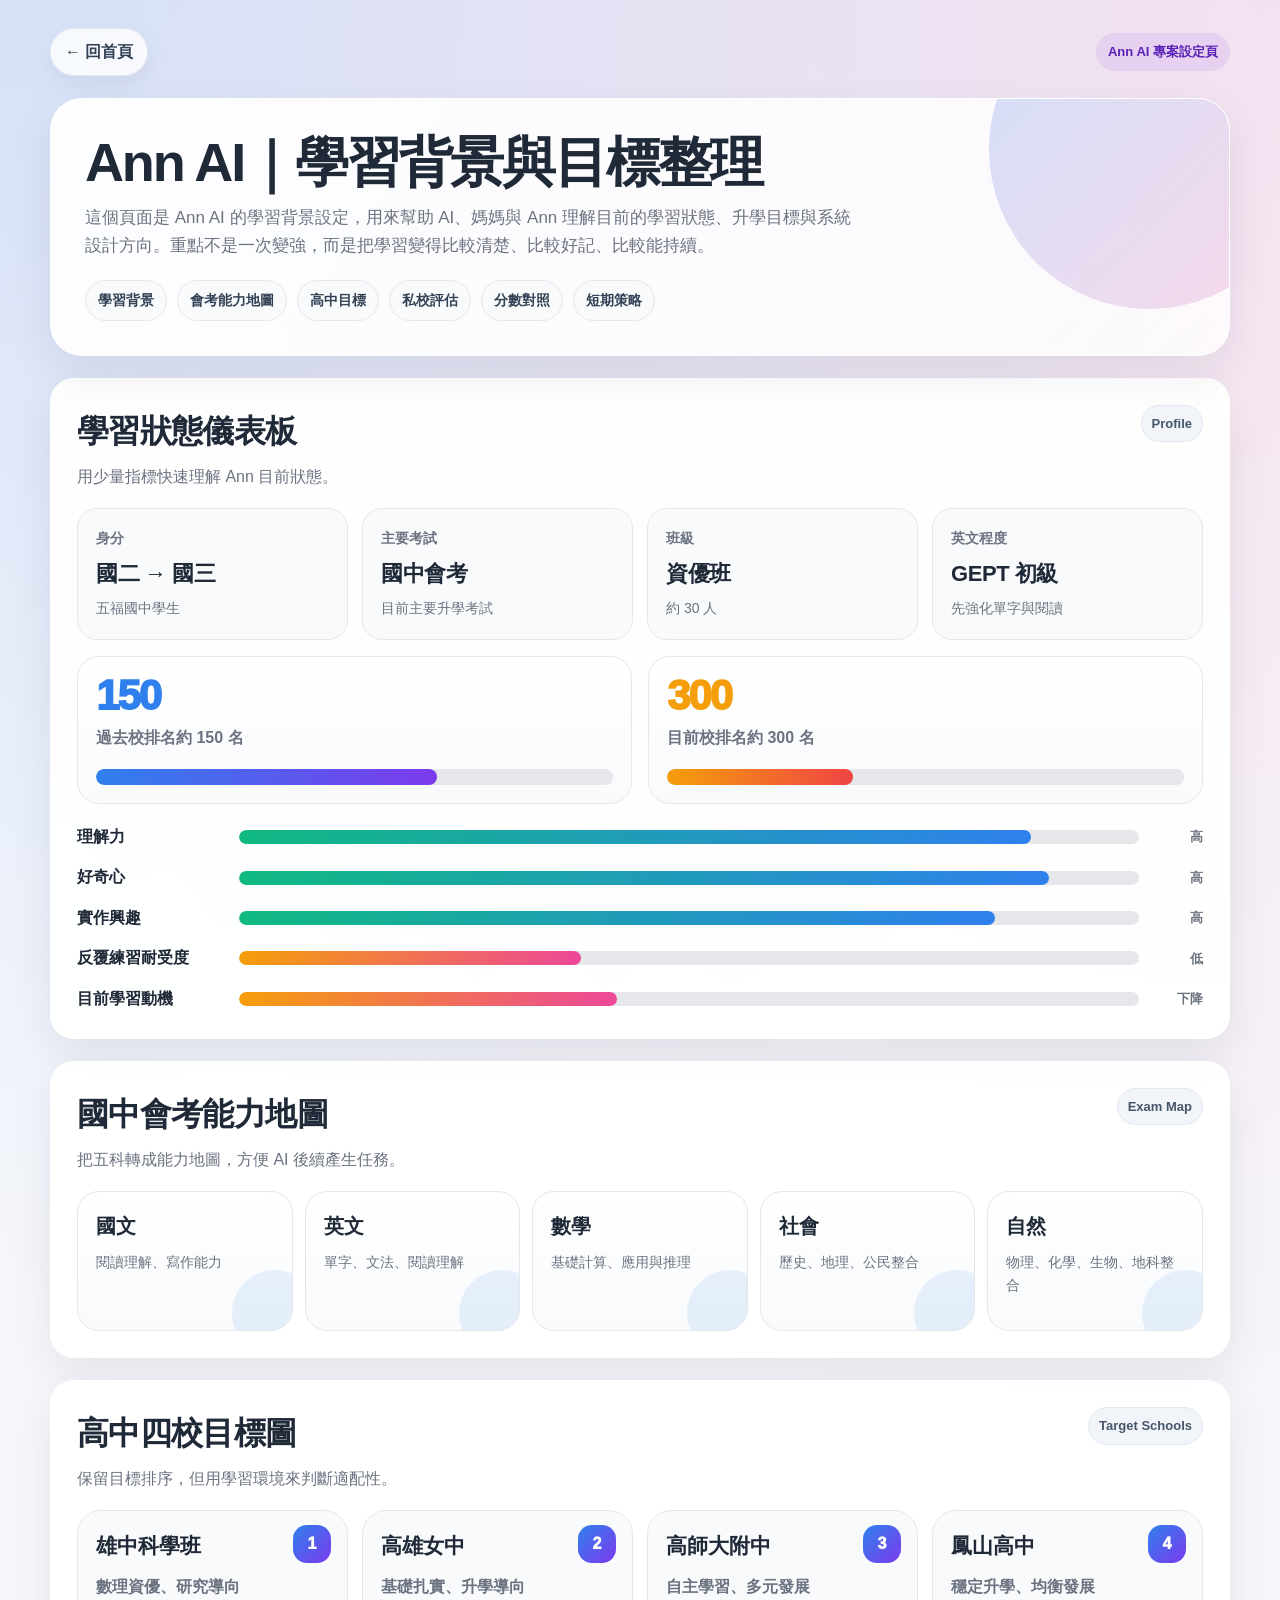
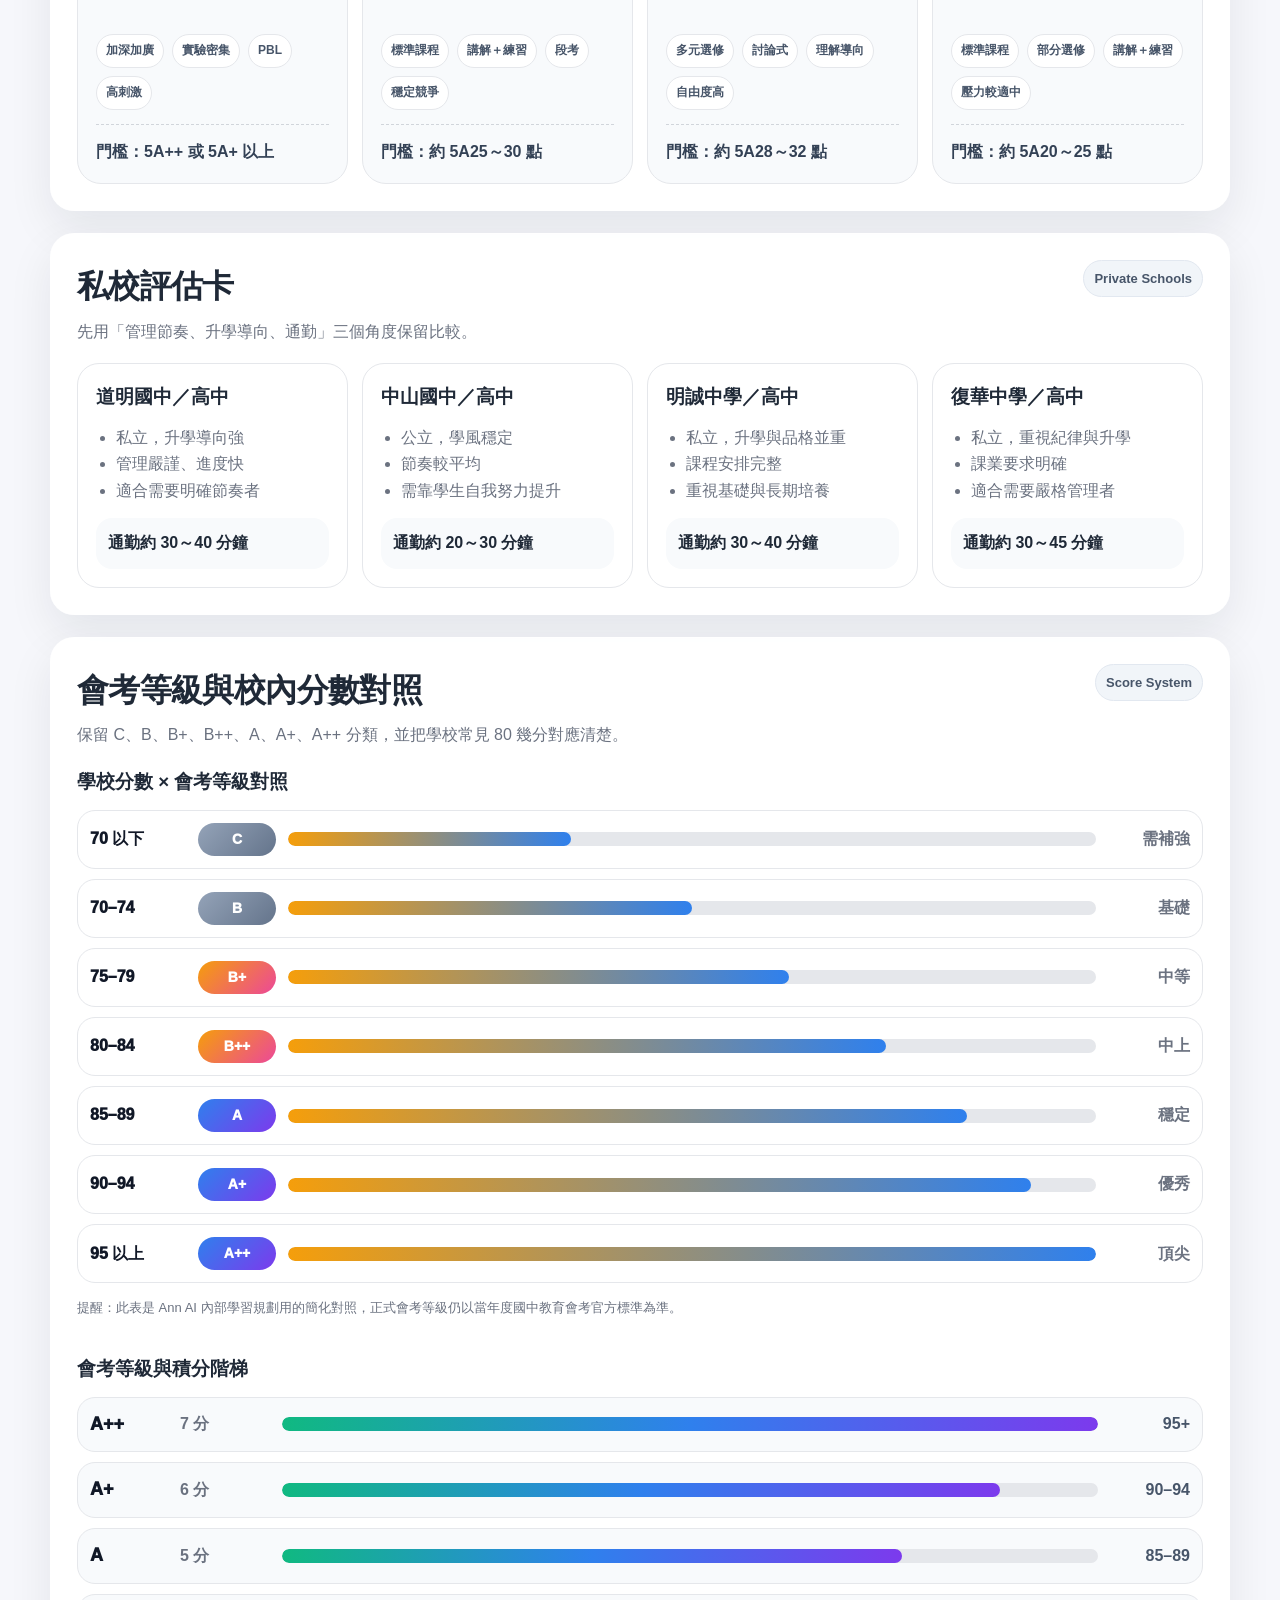
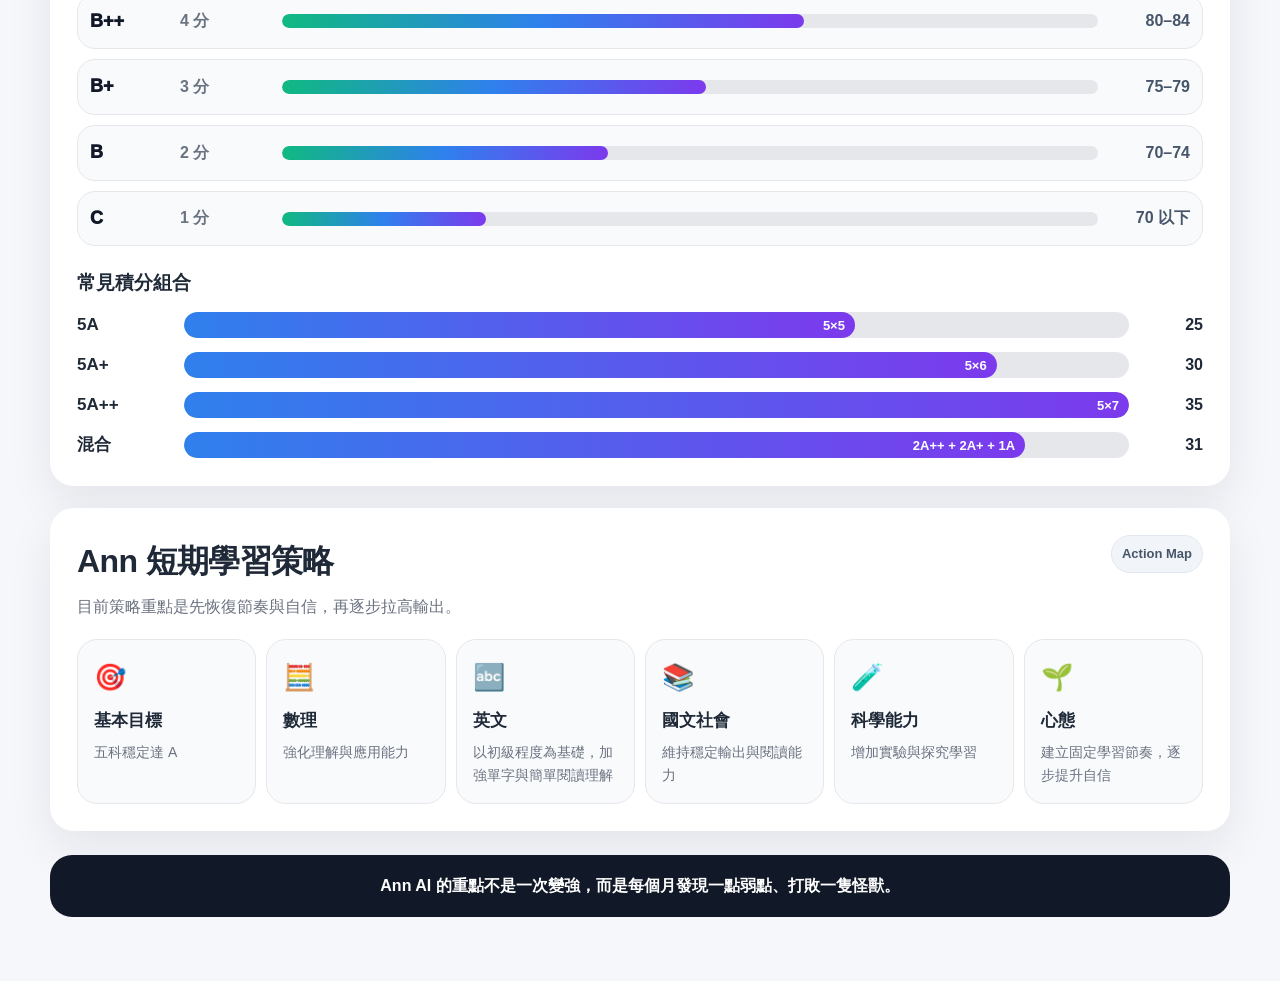
==== background.html @ 927417f1 "Add Ann AI background page" ====
<!doctype html>
<html lang="zh-Hant">
<head>
  <meta charset="utf-8" />
  <meta name="viewport" content="width=device-width, initial-scale=1" />
  <title>Ann AI｜學習背景與目標整理</title>
  <style>
    :root {
      --bg: #f6f7fb;
      --card: #ffffff;
      --ink: #1f2937;
      --muted: #6b7280;
      --line: #e5e7eb;
      --blue: #2f80ed;
      --purple: #7c3aed;
      --pink: #ec4899;
      --orange: #f59e0b;
      --green: #10b981;
      --red: #ef4444;
      --shadow: 0 18px 45px rgba(17, 24, 39, .08);
      --radius: 24px;
    }

    * { box-sizing: border-box; }
    html { scroll-behavior: smooth; }
    body {
      margin: 0;
      font-family: -apple-system, BlinkMacSystemFont, "Segoe UI", "Noto Sans TC", "Microsoft JhengHei", sans-serif;
      color: var(--ink);
      background:
        radial-gradient(circle at top left, rgba(47,128,237,.16), transparent 30%),
        radial-gradient(circle at top right, rgba(236,72,153,.12), transparent 34%),
        var(--bg);
      line-height: 1.65;
    }

    a { color: inherit; }

    .page {
      width: min(1180px, calc(100% - 32px));
      margin: 0 auto;
      padding: 28px 0 64px;
    }

    .topbar {
      display: flex;
      justify-content: space-between;
      align-items: center;
      gap: 16px;
      margin-bottom: 22px;
    }

    .back-link {
      display: inline-flex;
      align-items: center;
      gap: 8px;
      padding: 10px 14px;
      border-radius: 999px;
      text-decoration: none;
      background: rgba(255,255,255,.78);
      border: 1px solid rgba(229,231,235,.9);
      box-shadow: 0 8px 22px rgba(17,24,39,.06);
      font-weight: 700;
      color: #334155;
    }

    .badge {
      display: inline-flex;
      align-items: center;
      gap: 8px;
      border-radius: 999px;
      padding: 8px 12px;
      font-size: 13px;
      font-weight: 700;
      background: rgba(124,58,237,.10);
      color: #5b21b6;
    }

    header.hero {
      position: relative;
      overflow: hidden;
      padding: 34px;
      border-radius: 32px;
      background: linear-gradient(135deg, rgba(255,255,255,.96), rgba(255,255,255,.76));
      box-shadow: var(--shadow);
      border: 1px solid rgba(255,255,255,.9);
    }

    .hero::after {
      content: "";
      position: absolute;
      right: -80px;
      top: -110px;
      width: 320px;
      height: 320px;
      border-radius: 50%;
      background: linear-gradient(135deg, rgba(47,128,237,.22), rgba(236,72,153,.18));
      pointer-events: none;
    }

    h1 {
      position: relative;
      z-index: 1;
      margin: 0 0 12px;
      font-size: clamp(32px, 5vw, 54px);
      line-height: 1.08;
      letter-spacing: -.04em;
    }

    .hero p {
      position: relative;
      z-index: 1;
      max-width: 780px;
      margin: 0;
      color: var(--muted);
      font-size: 17px;
    }

    .quick-nav {
      display: flex;
      flex-wrap: wrap;
      gap: 10px;
      margin: 20px 0 0;
      position: relative;
      z-index: 1;
    }

    .quick-nav a {
      text-decoration: none;
      background: #f8fafc;
      border: 1px solid var(--line);
      color: #334155;
      padding: 8px 12px;
      border-radius: 999px;
      font-size: 14px;
      font-weight: 700;
    }

    section.card {
      margin-top: 22px;
      padding: 26px;
      border-radius: var(--radius);
      background: rgba(255,255,255,.94);
      box-shadow: var(--shadow);
      border: 1px solid rgba(255,255,255,.82);
    }

    .section-head {
      display: flex;
      align-items: flex-start;
      justify-content: space-between;
      gap: 18px;
      margin-bottom: 18px;
    }

    h2 {
      margin: 0;
      font-size: clamp(23px, 3vw, 32px);
      letter-spacing: -.02em;
    }

    .section-note {
      margin: 6px 0 0;
      color: var(--muted);
    }

    .mini-label {
      flex: 0 0 auto;
      color: #475569;
      background: #f1f5f9;
      border: 1px solid #e2e8f0;
      border-radius: 999px;
      padding: 7px 10px;
      font-size: 13px;
      font-weight: 800;
    }

    .grid {
      display: grid;
      gap: 14px;
    }
    .grid.two { grid-template-columns: repeat(2, minmax(0, 1fr)); }
    .grid.three { grid-template-columns: repeat(3, minmax(0, 1fr)); }
    .grid.four { grid-template-columns: repeat(4, minmax(0, 1fr)); }

    .stat {
      padding: 18px;
      border-radius: 20px;
      background: #f8fafc;
      border: 1px solid #e5e7eb;
    }
    .stat .k { color: var(--muted); font-size: 14px; font-weight: 700; }
    .stat .v { margin-top: 6px; font-size: 22px; font-weight: 900; letter-spacing: -.02em; }
    .stat .s { margin-top: 5px; color: var(--muted); font-size: 14px; }

    .rank-visual {
      display: grid;
      grid-template-columns: 1fr 1fr;
      gap: 16px;
      align-items: stretch;
    }

    .rank-card {
      border-radius: 22px;
      padding: 18px;
      background: linear-gradient(180deg, #fff, #f8fafc);
      border: 1px solid #e5e7eb;
    }

    .rank-number {
      font-size: 42px;
      font-weight: 950;
      letter-spacing: -.05em;
      line-height: 1;
    }
    .rank-number.good { color: var(--blue); }
    .rank-number.warn { color: var(--orange); }
    .rank-caption { margin-top: 8px; color: var(--muted); font-weight: 700; }

    .rank-bar {
      position: relative;
      height: 16px;
      border-radius: 999px;
      background: #e5e7eb;
      margin-top: 18px;
      overflow: hidden;
    }
    .rank-bar span {
      display: block;
      height: 100%;
      border-radius: inherit;
      background: linear-gradient(90deg, var(--blue), var(--purple));
    }
    .rank-bar.warn span { background: linear-gradient(90deg, var(--orange), var(--red)); }

    .skill-bars {
      display: grid;
      gap: 14px;
    }
    .skill-row {
      display: grid;
      grid-template-columns: 150px 1fr 52px;
      gap: 12px;
      align-items: center;
    }
    .skill-name { font-weight: 800; }
    .bar-track {
      height: 14px;
      border-radius: 999px;
      background: #e5e7eb;
      overflow: hidden;
    }
    .bar-fill {
      height: 100%;
      border-radius: inherit;
      background: linear-gradient(90deg, var(--green), var(--blue));
    }
    .bar-fill.mid { background: linear-gradient(90deg, var(--orange), var(--pink)); }
    .bar-value { color: var(--muted); font-weight: 800; font-size: 13px; text-align: right; }

    .subject-map {
      display: grid;
      grid-template-columns: repeat(5, minmax(0, 1fr));
      gap: 12px;
    }
    .subject {
      position: relative;
      min-height: 140px;
      padding: 18px;
      border-radius: 22px;
      border: 1px solid #e5e7eb;
      background: linear-gradient(180deg, #fff, #f8fafc);
      overflow: hidden;
    }
    .subject::after {
      content: "";
      position: absolute;
      right: -26px;
      bottom: -26px;
      width: 86px;
      height: 86px;
      border-radius: 50%;
      background: rgba(47,128,237,.10);
    }
    .subject h3 { margin: 0 0 8px; font-size: 20px; }
    .subject p { margin: 0; color: var(--muted); font-size: 14px; }

    .school-grid {
      display: grid;
      grid-template-columns: repeat(4, minmax(0, 1fr));
      gap: 14px;
    }
    .school-card {
      padding: 18px;
      border-radius: 24px;
      background: #f8fafc;
      border: 1px solid #e5e7eb;
      position: relative;
      min-height: 260px;
    }
    .school-rank {
      position: absolute;
      right: 16px;
      top: 14px;
      width: 38px;
      height: 38px;
      border-radius: 14px;
      display: grid;
      place-items: center;
      color: white;
      font-weight: 950;
      background: linear-gradient(135deg, var(--blue), var(--purple));
    }
    .school-card h3 { margin: 0 44px 10px 0; font-size: 21px; }
    .school-card .tagline { color: var(--muted); font-weight: 700; min-height: 46px; }
    .chips { display: flex; flex-wrap: wrap; gap: 8px; margin-top: 14px; }
    .chip {
      padding: 6px 9px;
      border-radius: 999px;
      background: white;
      border: 1px solid #e5e7eb;
      font-size: 12px;
      font-weight: 800;
      color: #475569;
    }
    .threshold {
      margin-top: 14px;
      padding-top: 14px;
      border-top: 1px dashed #d1d5db;
      color: #334155;
      font-weight: 900;
    }

    .private-grid {
      display: grid;
      grid-template-columns: repeat(4, minmax(0, 1fr));
      gap: 14px;
    }
    .private-card {
      padding: 18px;
      border-radius: 22px;
      border: 1px solid #e5e7eb;
      background: #fff;
    }
    .private-card h3 { margin: 0 0 8px; }
    .private-card ul { margin: 12px 0 0; padding-left: 20px; color: var(--muted); }
    .commute {
      margin-top: 14px;
      padding: 12px;
      border-radius: 16px;
      background: #f8fafc;
      font-weight: 900;
    }

    .score-ladder {
      display: grid;
      gap: 10px;
    }
    .score-row {
      display: grid;
      grid-template-columns: 78px 90px 1fr 80px;
      gap: 12px;
      align-items: center;
      padding: 12px;
      border-radius: 18px;
      background: #f8fafc;
      border: 1px solid #e5e7eb;
    }
    .grade {
      font-weight: 950;
      font-size: 18px;
      color: #111827;
    }
    .points { color: var(--muted); font-weight: 800; }
    .score-track {
      height: 14px;
      border-radius: 999px;
      background: #e5e7eb;
      overflow: hidden;
    }
    .score-fill {
      height: 100%;
      border-radius: inherit;
      background: linear-gradient(90deg, var(--green), var(--blue), var(--purple));
    }
    .score-range { text-align: right; font-weight: 800; color: #475569; }

    .school-score-chart {
      display: grid;
      gap: 10px;
    }
    .school-score-row {
      display: grid;
      grid-template-columns: 96px 78px 1fr 82px;
      gap: 12px;
      align-items: center;
      padding: 12px;
      border-radius: 18px;
      background: #ffffff;
      border: 1px solid #e5e7eb;
    }
    .score-band {
      font-weight: 950;
      color: #111827;
    }
    .score-level {
      display: inline-flex;
      justify-content: center;
      align-items: center;
      min-width: 58px;
      border-radius: 999px;
      padding: 5px 10px;
      font-size: 14px;
      font-weight: 950;
      color: #fff;
      background: linear-gradient(135deg, var(--blue), var(--purple));
    }
    .score-level.low { background: linear-gradient(135deg, #94a3b8, #64748b); }
    .score-level.mid { background: linear-gradient(135deg, var(--orange), var(--pink)); }
    .school-score-track {
      height: 14px;
      border-radius: 999px;
      background: #e5e7eb;
      overflow: hidden;
    }
    .school-score-fill {
      height: 100%;
      border-radius: inherit;
      background: linear-gradient(90deg, var(--orange), var(--blue));
    }
    .score-desc { text-align: right; color: var(--muted); font-weight: 800; }

    .combo-chart {
      display: grid;
      gap: 12px;
    }
    .combo-row {
      display: grid;
      grid-template-columns: 95px 1fr 62px;
      gap: 12px;
      align-items: center;
    }
    .combo-row strong { font-size: 17px; }
    .combo-track {
      height: 26px;
      border-radius: 999px;
      background: #e5e7eb;
      overflow: hidden;
    }
    .combo-fill {
      display: flex;
      align-items: center;
      justify-content: flex-end;
      padding-right: 10px;
      height: 100%;
      color: white;
      font-size: 13px;
      font-weight: 900;
      border-radius: inherit;
      background: linear-gradient(90deg, var(--blue), var(--purple));
    }
    .combo-score { text-align: right; font-weight: 900; }

    .strategy-map {
      display: grid;
      grid-template-columns: repeat(6, minmax(0, 1fr));
      gap: 10px;
    }
    .strategy {
      padding: 16px;
      border-radius: 20px;
      background: #f8fafc;
      border: 1px solid #e5e7eb;
      min-height: 150px;
    }
    .strategy .icon { font-size: 26px; }
    .strategy h3 { margin: 8px 0 6px; font-size: 17px; }
    .strategy p { margin: 0; color: var(--muted); font-size: 14px; }

    .flow {
      display: grid;
      grid-template-columns: repeat(6, minmax(0, 1fr));
      gap: 10px;
    }
    .flow-step {
      position: relative;
      padding: 16px;
      border-radius: 20px;
      background: #f8fafc;
      border: 1px solid #e5e7eb;
      min-height: 130px;
    }
    .flow-step::after {
      content: "→";
      position: absolute;
      right: -12px;
      top: 44%;
      color: #94a3b8;
      font-weight: 950;
    }
    .flow-step:last-child::after { display: none; }
    .flow-step .num {
      width: 30px;
      height: 30px;
      display: grid;
      place-items: center;
      border-radius: 12px;
      color: white;
      background: var(--purple);
      font-weight: 950;
      margin-bottom: 10px;
    }
    .flow-step h3 { margin: 0 0 6px; font-size: 16px; }
    .flow-step p { margin: 0; color: var(--muted); font-size: 13px; }

    .rule-cards {
      display: grid;
      grid-template-columns: repeat(4, minmax(0, 1fr));
      gap: 12px;
    }
    .rule-card {
      padding: 18px;
      border-radius: 22px;
      background: #f8fafc;
      border: 1px solid #e5e7eb;
    }
    .rule-card h3 { margin: 0 0 8px; }
    .rule-card p { margin: 0; color: var(--muted); }

    .output-wheel {
      display: grid;
      grid-template-columns: repeat(5, minmax(0, 1fr));
      gap: 12px;
    }
    .output-item {
      padding: 18px;
      border-radius: 999px;
      aspect-ratio: 1/1;
      display: flex;
      flex-direction: column;
      align-items: center;
      justify-content: center;
      text-align: center;
      background: linear-gradient(135deg, rgba(47,128,237,.12), rgba(124,58,237,.10));
      border: 1px solid #dbeafe;
    }
    .output-item strong { font-size: 18px; }
    .output-item span { margin-top: 5px; color: var(--muted); font-size: 13px; }

    .footer-note {
      margin-top: 24px;
      padding: 18px;
      border-radius: 22px;
      background: #111827;
      color: #fff;
      text-align: center;
      font-weight: 800;
    }

    .source-note {
      margin-top: 14px;
      color: var(--muted);
      font-size: 13px;
    }

    .desktop-table {
      width: 100%;
      border-collapse: collapse;
      min-width: 700px;
      font-size: 14px;
    }
    .table-scroll {
      overflow-x: auto;
      border: 1px solid var(--line);
      border-radius: 18px;
    }
    th, td {
      padding: 12px;
      border-bottom: 1px solid var(--line);
      text-align: left;
      vertical-align: top;
    }
    th { background: #f8fafc; }

    @media (max-width: 980px) {
      .grid.two, .grid.three, .grid.four,
      .rank-visual, .school-grid, .private-grid,
      .subject-map, .strategy-map, .flow, .rule-cards, .output-wheel {
        grid-template-columns: 1fr 1fr;
      }
      .flow-step::after { display: none; }
    }

    @media (max-width: 640px) {
      .page { width: min(100% - 22px, 1180px); padding-top: 16px; }
      header.hero { padding: 24px; border-radius: 26px; }
      section.card { padding: 18px; }
      .topbar { align-items: flex-start; flex-direction: column; }
      .grid.two, .grid.three, .grid.four,
      .rank-visual, .school-grid, .private-grid,
      .subject-map, .strategy-map, .flow, .rule-cards, .output-wheel {
        grid-template-columns: 1fr;
      }
      .skill-row, .score-row, .school-score-row, .combo-row {
        grid-template-columns: 1fr;
      }
      .score-range, .score-desc, .combo-score { text-align: left; }
      .output-item { aspect-ratio: auto; border-radius: 22px; min-height: 110px; }
    }
  </style>
</head>
<body>
  <div class="page">
    <div class="topbar">
      <a class="back-link" href="index.html">← 回首頁</a>
      <span class="badge">Ann AI 專案設定頁</span>
    </div>

    <header class="hero">
      <h1>Ann AI｜學習背景與目標整理</h1>
      <p>這個頁面是 Ann AI 的學習背景設定，用來幫助 AI、媽媽與 Ann 理解目前的學習狀態、升學目標與系統設計方向。重點不是一次變強，而是把學習變得比較清楚、比較好記、比較能持續。</p>
      <nav class="quick-nav" aria-label="頁面導覽">
        <a href="#profile">學習背景</a>
        <a href="#exam">會考能力地圖</a>
        <a href="#schools">高中目標</a>
        <a href="#private">私校評估</a>
        <a href="#scores">分數對照</a>
        <a href="#strategy">短期策略</a>
      </nav>
    </header>

    <section class="card" id="profile">
      <div class="section-head">
        <div>
          <h2>學習狀態儀表板</h2>
          <p class="section-note">用少量指標快速理解 Ann 目前狀態。</p>
        </div>
        <span class="mini-label">Profile</span>
      </div>

      <div class="grid four">
        <div class="stat"><div class="k">身分</div><div class="v">國二 → 國三</div><div class="s">五福國中學生</div></div>
        <div class="stat"><div class="k">主要考試</div><div class="v">國中會考</div><div class="s">目前主要升學考試</div></div>
        <div class="stat"><div class="k">班級</div><div class="v">資優班</div><div class="s">約 30 人</div></div>
        <div class="stat"><div class="k">英文程度</div><div class="v">GEPT 初級</div><div class="s">先強化單字與閱讀</div></div>
      </div>

      <div style="height: 16px"></div>
      <div class="rank-visual">
        <div class="rank-card">
          <div class="rank-number good">150</div>
          <div class="rank-caption">過去校排名約 150 名</div>
          <div class="rank-bar"><span style="width: 66%"></span></div>
        </div>
        <div class="rank-card">
          <div class="rank-number warn">300</div>
          <div class="rank-caption">目前校排名約 300 名</div>
          <div class="rank-bar warn"><span style="width: 36%"></span></div>
        </div>
      </div>

      <div style="height: 20px"></div>
      <div class="skill-bars" aria-label="學習特質視覺化">
        <div class="skill-row"><div class="skill-name">理解力</div><div class="bar-track"><div class="bar-fill" style="width: 88%"></div></div><div class="bar-value">高</div></div>
        <div class="skill-row"><div class="skill-name">好奇心</div><div class="bar-track"><div class="bar-fill" style="width: 90%"></div></div><div class="bar-value">高</div></div>
        <div class="skill-row"><div class="skill-name">實作興趣</div><div class="bar-track"><div class="bar-fill" style="width: 84%"></div></div><div class="bar-value">高</div></div>
        <div class="skill-row"><div class="skill-name">反覆練習耐受度</div><div class="bar-track"><div class="bar-fill mid" style="width: 38%"></div></div><div class="bar-value">低</div></div>
        <div class="skill-row"><div class="skill-name">目前學習動機</div><div class="bar-track"><div class="bar-fill mid" style="width: 42%"></div></div><div class="bar-value">下降</div></div>
      </div>
    </section>

    <section class="card" id="exam">
      <div class="section-head">
        <div>
          <h2>國中會考能力地圖</h2>
          <p class="section-note">把五科轉成能力地圖，方便 AI 後續產生任務。</p>
        </div>
        <span class="mini-label">Exam Map</span>
      </div>
      <div class="subject-map">
        <div class="subject"><h3>國文</h3><p>閱讀理解、寫作能力</p></div>
        <div class="subject"><h3>英文</h3><p>單字、文法、閱讀理解</p></div>
        <div class="subject"><h3>數學</h3><p>基礎計算、應用與推理</p></div>
        <div class="subject"><h3>社會</h3><p>歷史、地理、公民整合</p></div>
        <div class="subject"><h3>自然</h3><p>物理、化學、生物、地科整合</p></div>
      </div>
    </section>

    <section class="card" id="schools">
      <div class="section-head">
        <div>
          <h2>高中四校目標圖</h2>
          <p class="section-note">保留目標排序，但用學習環境來判斷適配性。</p>
        </div>
        <span class="mini-label">Target Schools</span>
      </div>
      <div class="school-grid">
        <article class="school-card">
          <div class="school-rank">1</div>
          <h3>雄中科學班</h3>
          <div class="tagline">數理資優、研究導向</div>
          <div class="chips"><span class="chip">加深加廣</span><span class="chip">實驗密集</span><span class="chip">PBL</span><span class="chip">高刺激</span></div>
          <div class="threshold">門檻：5A++ 或 5A+ 以上</div>
        </article>
        <article class="school-card">
          <div class="school-rank">2</div>
          <h3>高雄女中</h3>
          <div class="tagline">基礎扎實、升學導向</div>
          <div class="chips"><span class="chip">標準課程</span><span class="chip">講解＋練習</span><span class="chip">段考</span><span class="chip">穩定競爭</span></div>
          <div class="threshold">門檻：約 5A25～30 點</div>
        </article>
        <article class="school-card">
          <div class="school-rank">3</div>
          <h3>高師大附中</h3>
          <div class="tagline">自主學習、多元發展</div>
          <div class="chips"><span class="chip">多元選修</span><span class="chip">討論式</span><span class="chip">理解導向</span><span class="chip">自由度高</span></div>
          <div class="threshold">門檻：約 5A28～32 點</div>
        </article>
        <article class="school-card">
          <div class="school-rank">4</div>
          <h3>鳳山高中</h3>
          <div class="tagline">穩定升學、均衡發展</div>
          <div class="chips"><span class="chip">標準課程</span><span class="chip">部分選修</span><span class="chip">講解＋練習</span><span class="chip">壓力較適中</span></div>
          <div class="threshold">門檻：約 5A20～25 點</div>
        </article>
      </div>
    </section>

    <section class="card" id="private">
      <div class="section-head">
        <div>
          <h2>私校評估卡</h2>
          <p class="section-note">先用「管理節奏、升學導向、通勤」三個角度保留比較。</p>
        </div>
        <span class="mini-label">Private Schools</span>
      </div>
      <div class="private-grid">
        <article class="private-card"><h3>道明國中／高中</h3><ul><li>私立，升學導向強</li><li>管理嚴謹、進度快</li><li>適合需要明確節奏者</li></ul><div class="commute">通勤約 30～40 分鐘</div></article>
        <article class="private-card"><h3>中山國中／高中</h3><ul><li>公立，學風穩定</li><li>節奏較平均</li><li>需靠學生自我努力提升</li></ul><div class="commute">通勤約 20～30 分鐘</div></article>
        <article class="private-card"><h3>明誠中學／高中</h3><ul><li>私立，升學與品格並重</li><li>課程安排完整</li><li>重視基礎與長期培養</li></ul><div class="commute">通勤約 30～40 分鐘</div></article>
        <article class="private-card"><h3>復華中學／高中</h3><ul><li>私立，重視紀律與升學</li><li>課業要求明確</li><li>適合需要嚴格管理者</li></ul><div class="commute">通勤約 30～45 分鐘</div></article>
      </div>
    </section>

    <section class="card" id="scores">
      <div class="section-head">
        <div>
          <h2>會考等級與校內分數對照</h2>
          <p class="section-note">保留 C、B、B+、B++、A、A+、A++ 分類，並把學校常見 80 幾分對應清楚。</p>
        </div>
        <span class="mini-label">Score System</span>
      </div>

      <h3 style="margin: 0 0 12px;">學校分數 × 會考等級對照</h3>
      <div class="school-score-chart">
        <div class="school-score-row"><div class="score-band">70 以下</div><div class="score-level low">C</div><div class="school-score-track"><div class="school-score-fill" style="width: 35%"></div></div><div class="score-desc">需補強</div></div>
        <div class="school-score-row"><div class="score-band">70–74</div><div class="score-level low">B</div><div class="school-score-track"><div class="school-score-fill" style="width: 50%"></div></div><div class="score-desc">基礎</div></div>
        <div class="school-score-row"><div class="score-band">75–79</div><div class="score-level mid">B+</div><div class="school-score-track"><div class="school-score-fill" style="width: 62%"></div></div><div class="score-desc">中等</div></div>
        <div class="school-score-row"><div class="score-band">80–84</div><div class="score-level mid">B++</div><div class="school-score-track"><div class="school-score-fill" style="width: 74%"></div></div><div class="score-desc">中上</div></div>
        <div class="school-score-row"><div class="score-band">85–89</div><div class="score-level">A</div><div class="school-score-track"><div class="school-score-fill" style="width: 84%"></div></div><div class="score-desc">穩定</div></div>
        <div class="school-score-row"><div class="score-band">90–94</div><div class="score-level">A+</div><div class="school-score-track"><div class="school-score-fill" style="width: 92%"></div></div><div class="score-desc">優秀</div></div>
        <div class="school-score-row"><div class="score-band">95 以上</div><div class="score-level">A++</div><div class="school-score-track"><div class="school-score-fill" style="width: 100%"></div></div><div class="score-desc">頂尖</div></div>
      </div>
      <p class="source-note">提醒：此表是 Ann AI 內部學習規劃用的簡化對照，正式會考等級仍以當年度國中教育會考官方標準為準。</p>

      <div style="height: 22px"></div>
      <h3 style="margin: 0 0 12px;">會考等級與積分階梯</h3>
      <div class="score-ladder">
        <div class="score-row"><div class="grade">A++</div><div class="points">7 分</div><div class="score-track"><div class="score-fill" style="width: 100%"></div></div><div class="score-range">95+</div></div>
        <div class="score-row"><div class="grade">A+</div><div class="points">6 分</div><div class="score-track"><div class="score-fill" style="width: 88%"></div></div><div class="score-range">90–94</div></div>
        <div class="score-row"><div class="grade">A</div><div class="points">5 分</div><div class="score-track"><div class="score-fill" style="width: 76%"></div></div><div class="score-range">85–89</div></div>
        <div class="score-row"><div class="grade">B++</div><div class="points">4 分</div><div class="score-track"><div class="score-fill" style="width: 64%"></div></div><div class="score-range">80–84</div></div>
        <div class="score-row"><div class="grade">B+</div><div class="points">3 分</div><div class="score-track"><div class="score-fill" style="width: 52%"></div></div><div class="score-range">75–79</div></div>
        <div class="score-row"><div class="grade">B</div><div class="points">2 分</div><div class="score-track"><div class="score-fill" style="width: 40%"></div></div><div class="score-range">70–74</div></div>
        <div class="score-row"><div class="grade">C</div><div class="points">1 分</div><div class="score-track"><div class="score-fill" style="width: 25%"></div></div><div class="score-range">70 以下</div></div>
      </div>

      <div style="height: 22px"></div>
      <h3 style="margin: 0 0 12px;">常見積分組合</h3>
      <div class="combo-chart">
        <div class="combo-row"><strong>5A</strong><div class="combo-track"><div class="combo-fill" style="width: 71%">5×5</div></div><div class="combo-score">25</div></div>
        <div class="combo-row"><strong>5A+</strong><div class="combo-track"><div class="combo-fill" style="width: 86%">5×6</div></div><div class="combo-score">30</div></div>
        <div class="combo-row"><strong>5A++</strong><div class="combo-track"><div class="combo-fill" style="width: 100%">5×7</div></div><div class="combo-score">35</div></div>
        <div class="combo-row"><strong>混合</strong><div class="combo-track"><div class="combo-fill" style="width: 89%">2A++ + 2A+ + 1A</div></div><div class="combo-score">31</div></div>
      </div>
    </section>

    <section class="card" id="strategy">
      <div class="section-head">
        <div>
          <h2>Ann 短期學習策略</h2>
          <p class="section-note">目前策略重點是先恢復節奏與自信，再逐步拉高輸出。</p>
        </div>
        <span class="mini-label">Action Map</span>
      </div>
      <div class="strategy-map">
        <div class="strategy"><div class="icon">🎯</div><h3>基本目標</h3><p>五科穩定達 A</p></div>
        <div class="strategy"><div class="icon">🧮</div><h3>數理</h3><p>強化理解與應用能力</p></div>
        <div class="strategy"><div class="icon">🔤</div><h3>英文</h3><p>以初級程度為基礎，加強單字與簡單閱讀理解</p></div>
        <div class="strategy"><div class="icon">📚</div><h3>國文社會</h3><p>維持穩定輸出與閱讀能力</p></div>
        <div class="strategy"><div class="icon">🧪</div><h3>科學能力</h3><p>增加實驗與探究學習</p></div>
        <div class="strategy"><div class="icon">🌱</div><h3>心態</h3><p>建立固定學習節奏，逐步提升自信</p></div>
      </div>
    </section>

    <div class="footer-note">Ann AI 的重點不是一次變強，而是每個月發現一點弱點、打敗一隻怪獸。</div>
  </div>
</body>
</html>
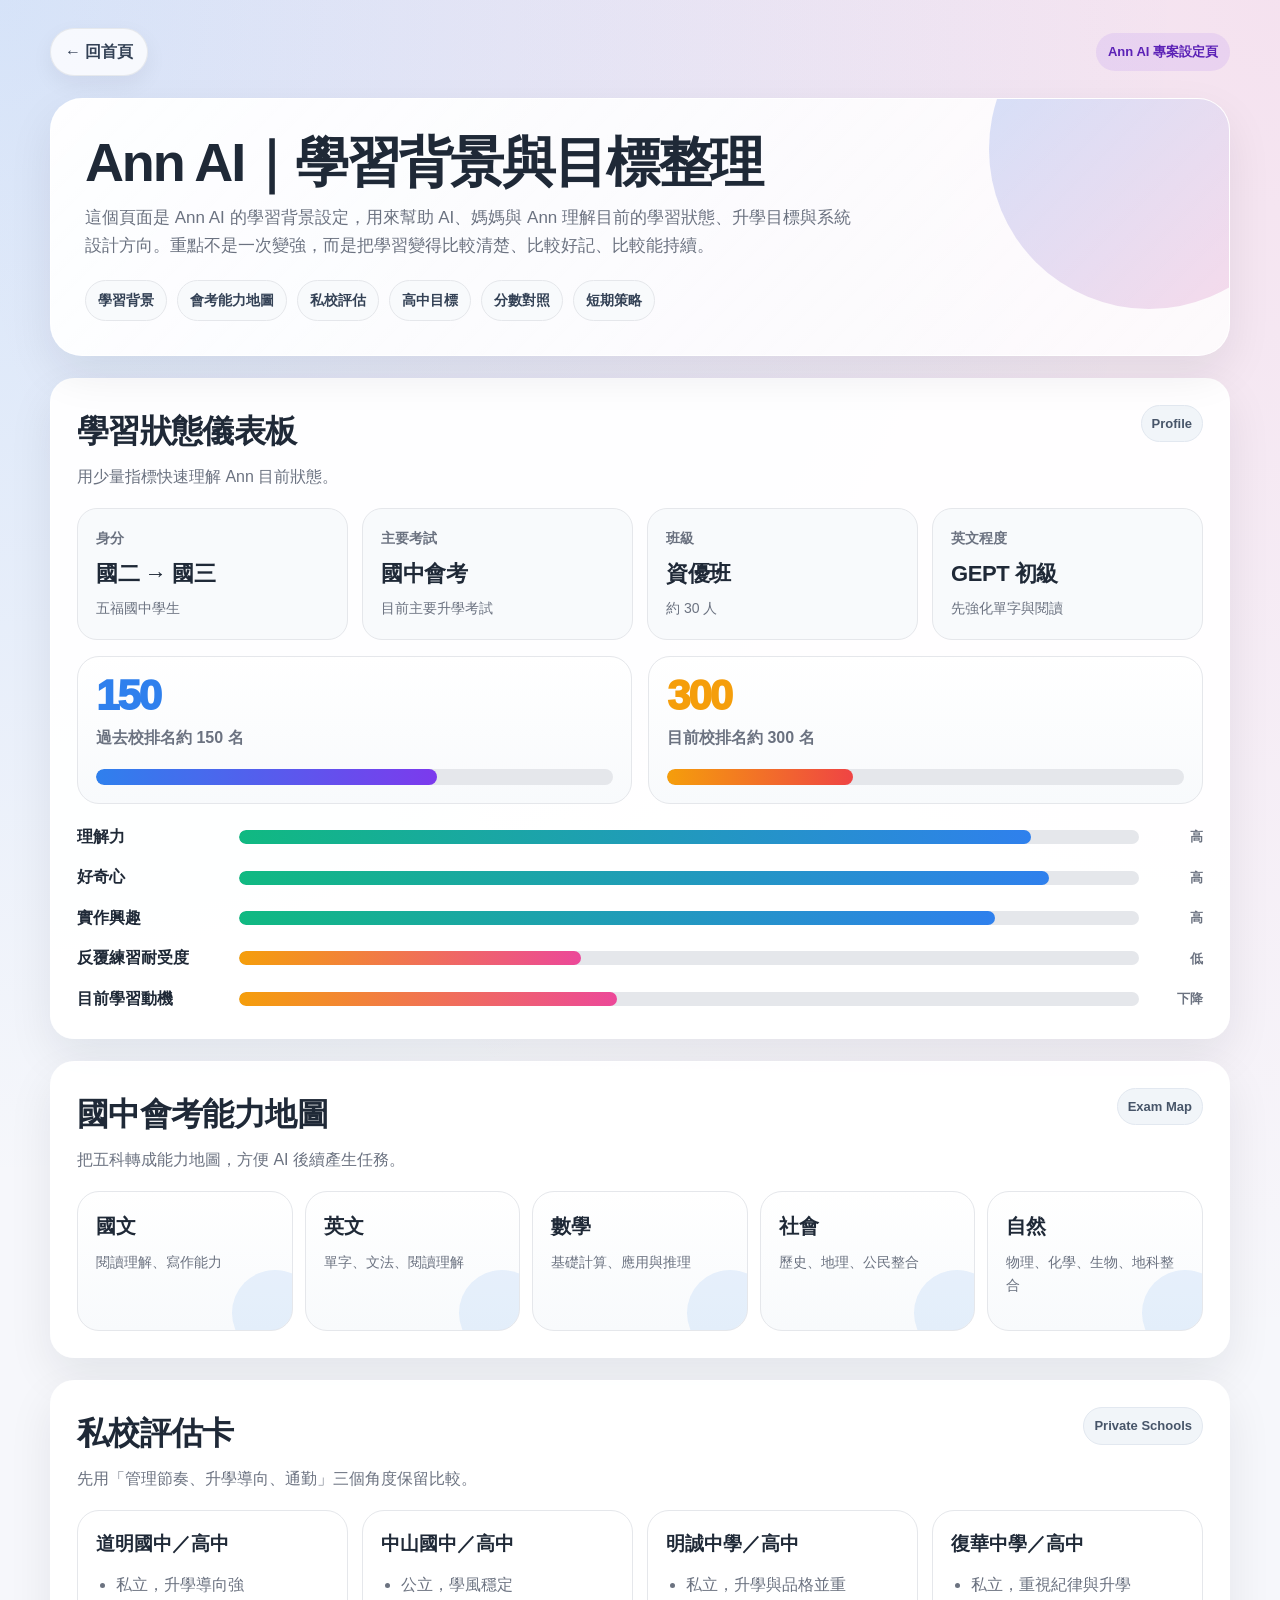
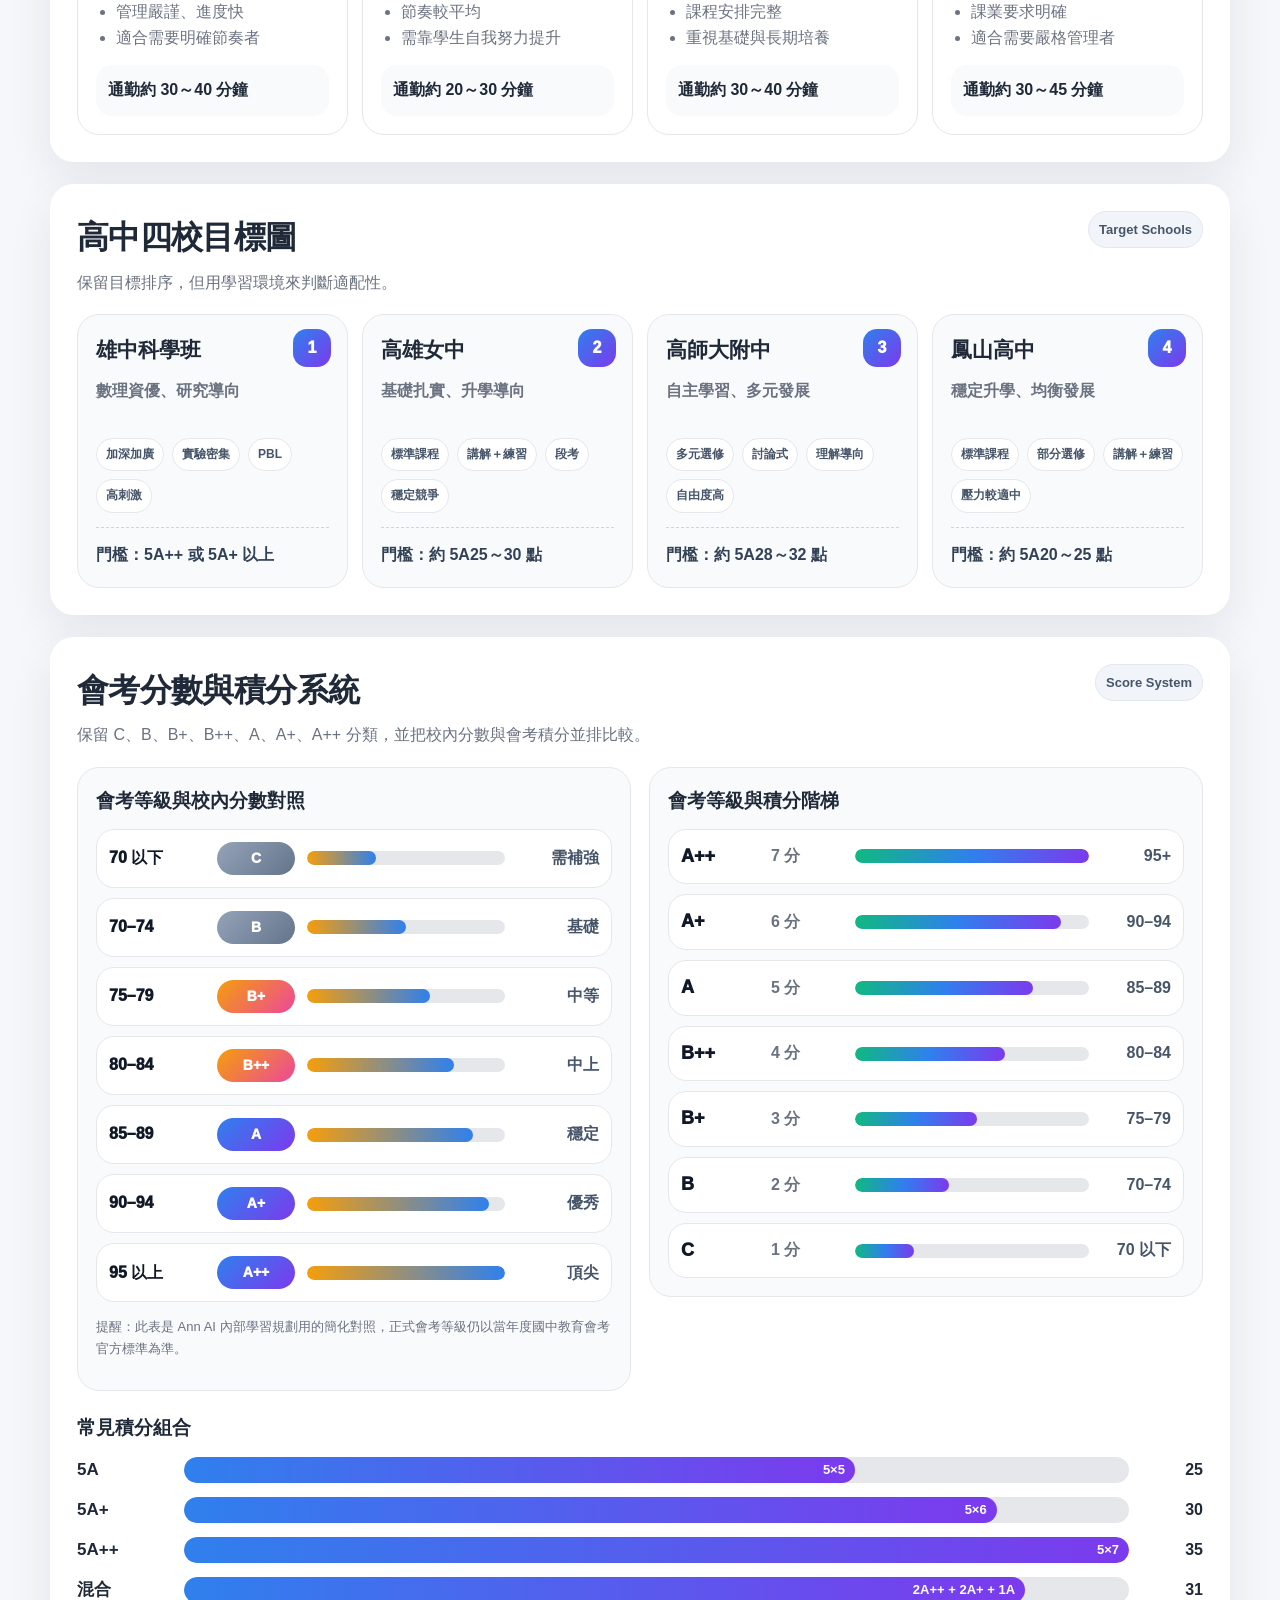
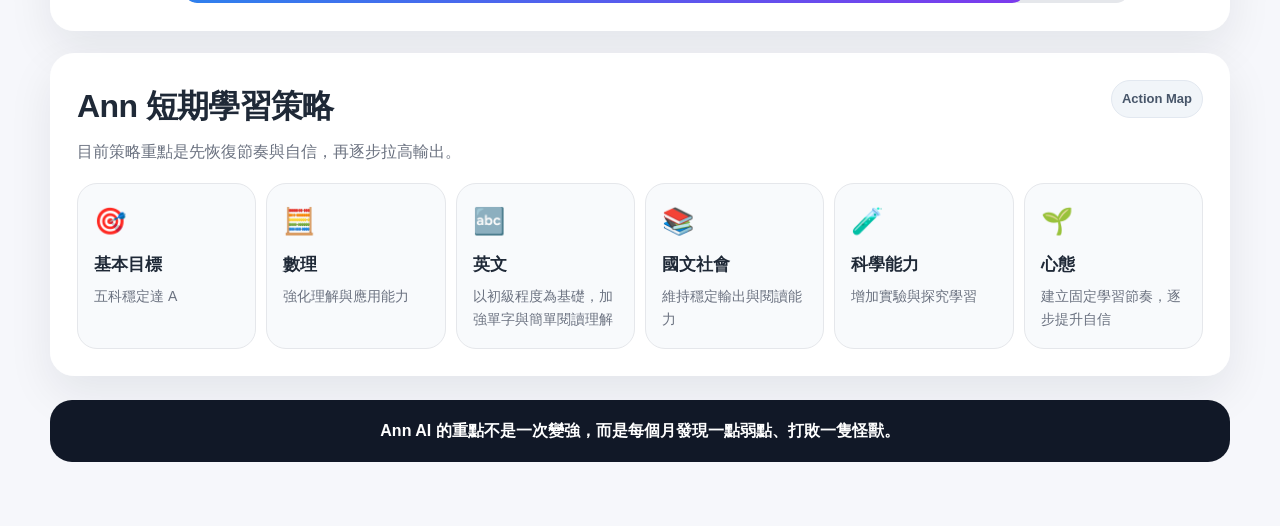
==== commit 0f87f8b8: "Update Ann AI background layout" ====
--- a/background.html
+++ b/background.html
@@ -159,11 +159,8 @@
       letter-spacing: -.02em;
     }
 
-    .section-note {
-      margin: 6px 0 0;
-      color: var(--muted);
-    }
-
+    h3 { margin: 0 0 12px; }
+    .section-note { margin: 6px 0 0; color: var(--muted); }
     .mini-label {
       flex: 0 0 auto;
       color: #475569;
@@ -175,12 +172,7 @@
       font-weight: 800;
     }
 
-    .grid {
-      display: grid;
-      gap: 14px;
-    }
-    .grid.two { grid-template-columns: repeat(2, minmax(0, 1fr)); }
-    .grid.three { grid-template-columns: repeat(3, minmax(0, 1fr)); }
+    .grid { display: grid; gap: 14px; }
     .grid.four { grid-template-columns: repeat(4, minmax(0, 1fr)); }
 
     .stat {
@@ -233,10 +225,7 @@
     }
     .rank-bar.warn span { background: linear-gradient(90deg, var(--orange), var(--red)); }
 
-    .skill-bars {
-      display: grid;
-      gap: 14px;
-    }
+    .skill-bars { display: grid; gap: 14px; }
     .skill-row {
       display: grid;
       grid-template-columns: 150px 1fr 52px;
@@ -244,7 +233,7 @@
       align-items: center;
     }
     .skill-name { font-weight: 800; }
-    .bar-track {
+    .bar-track, .score-track, .school-score-track {
       height: 14px;
       border-radius: 999px;
       background: #e5e7eb;
@@ -285,58 +274,12 @@
     .subject h3 { margin: 0 0 8px; font-size: 20px; }
     .subject p { margin: 0; color: var(--muted); font-size: 14px; }
 
-    .school-grid {
+    .private-grid, .school-grid {
       display: grid;
       grid-template-columns: repeat(4, minmax(0, 1fr));
       gap: 14px;
     }
-    .school-card {
-      padding: 18px;
-      border-radius: 24px;
-      background: #f8fafc;
-      border: 1px solid #e5e7eb;
-      position: relative;
-      min-height: 260px;
-    }
-    .school-rank {
-      position: absolute;
-      right: 16px;
-      top: 14px;
-      width: 38px;
-      height: 38px;
-      border-radius: 14px;
-      display: grid;
-      place-items: center;
-      color: white;
-      font-weight: 950;
-      background: linear-gradient(135deg, var(--blue), var(--purple));
-    }
-    .school-card h3 { margin: 0 44px 10px 0; font-size: 21px; }
-    .school-card .tagline { color: var(--muted); font-weight: 700; min-height: 46px; }
-    .chips { display: flex; flex-wrap: wrap; gap: 8px; margin-top: 14px; }
-    .chip {
-      padding: 6px 9px;
-      border-radius: 999px;
-      background: white;
-      border: 1px solid #e5e7eb;
-      font-size: 12px;
-      font-weight: 800;
-      color: #475569;
-    }
-    .threshold {
-      margin-top: 14px;
-      padding-top: 14px;
-      border-top: 1px dashed #d1d5db;
-      color: #334155;
-      font-weight: 900;
-    }
-
-    .private-grid {
-      display: grid;
-      grid-template-columns: repeat(4, minmax(0, 1fr));
-      gap: 14px;
-    }
-    .private-card {
+    .private-card, .school-card {
       padding: 18px;
       border-radius: 22px;
       border: 1px solid #e5e7eb;
@@ -352,46 +295,60 @@
       font-weight: 900;
     }
 
-    .score-ladder {
-      display: grid;
-      gap: 10px;
-    }
-    .score-row {
-      display: grid;
-      grid-template-columns: 78px 90px 1fr 80px;
-      gap: 12px;
-      align-items: center;
-      padding: 12px;
-      border-radius: 18px;
+    .school-card {
+      position: relative;
+      min-height: 260px;
       background: #f8fafc;
-      border: 1px solid #e5e7eb;
-    }
-    .grade {
+    }
+    .school-rank {
+      position: absolute;
+      right: 16px;
+      top: 14px;
+      width: 38px;
+      height: 38px;
+      border-radius: 14px;
+      display: grid;
+      place-items: center;
+      color: white;
       font-weight: 950;
-      font-size: 18px;
-      color: #111827;
-    }
-    .points { color: var(--muted); font-weight: 800; }
-    .score-track {
-      height: 14px;
-      border-radius: 999px;
-      background: #e5e7eb;
-      overflow: hidden;
-    }
-    .score-fill {
-      height: 100%;
-      border-radius: inherit;
-      background: linear-gradient(90deg, var(--green), var(--blue), var(--purple));
-    }
-    .score-range { text-align: right; font-weight: 800; color: #475569; }
-
-    .school-score-chart {
-      display: grid;
-      gap: 10px;
-    }
-    .school-score-row {
-      display: grid;
-      grid-template-columns: 96px 78px 1fr 82px;
+      background: linear-gradient(135deg, var(--blue), var(--purple));
+    }
+    .school-card h3 { margin: 0 44px 10px 0; font-size: 21px; }
+    .school-card .tagline { color: var(--muted); font-weight: 700; min-height: 46px; }
+    .chips { display: flex; flex-wrap: wrap; gap: 8px; margin-top: 14px; }
+    .chip {
+      padding: 6px 9px;
+      border-radius: 999px;
+      background: white;
+      border: 1px solid #e5e7eb;
+      font-size: 12px;
+      font-weight: 800;
+      color: #475569;
+    }
+    .threshold {
+      margin-top: 14px;
+      padding-top: 14px;
+      border-top: 1px dashed #d1d5db;
+      color: #334155;
+      font-weight: 900;
+    }
+
+    .score-two-col {
+      display: grid;
+      grid-template-columns: minmax(0, 1fr) minmax(0, 1fr);
+      gap: 18px;
+      align-items: start;
+    }
+    .score-panel {
+      padding: 18px;
+      border-radius: 22px;
+      background: #f8fafc;
+      border: 1px solid #e5e7eb;
+      min-width: 0;
+    }
+    .school-score-chart, .score-ladder { display: grid; gap: 10px; }
+    .school-score-row, .score-row {
+      display: grid;
       gap: 12px;
       align-items: center;
       padding: 12px;
@@ -399,10 +356,11 @@
       background: #ffffff;
       border: 1px solid #e5e7eb;
     }
-    .score-band {
-      font-weight: 950;
-      color: #111827;
-    }
+    .school-score-row { grid-template-columns: 96px 78px 1fr 82px; }
+    .score-row { grid-template-columns: 78px 72px 1fr 70px; }
+    .score-band, .grade { font-weight: 950; color: #111827; }
+    .grade { font-size: 18px; }
+    .points { color: var(--muted); font-weight: 800; }
     .score-level {
       display: inline-flex;
       justify-content: center;
@@ -417,23 +375,20 @@
     }
     .score-level.low { background: linear-gradient(135deg, #94a3b8, #64748b); }
     .score-level.mid { background: linear-gradient(135deg, var(--orange), var(--pink)); }
-    .school-score-track {
-      height: 14px;
-      border-radius: 999px;
-      background: #e5e7eb;
-      overflow: hidden;
-    }
     .school-score-fill {
       height: 100%;
       border-radius: inherit;
       background: linear-gradient(90deg, var(--orange), var(--blue));
     }
-    .score-desc { text-align: right; color: var(--muted); font-weight: 800; }
-
-    .combo-chart {
-      display: grid;
-      gap: 12px;
-    }
+    .score-fill {
+      height: 100%;
+      border-radius: inherit;
+      background: linear-gradient(90deg, var(--green), var(--blue), var(--purple));
+    }
+    .score-range, .score-desc { text-align: right; font-weight: 800; color: #475569; }
+
+    .combo-section { margin-top: 22px; }
+    .combo-chart { display: grid; gap: 12px; }
     .combo-row {
       display: grid;
       grid-template-columns: 95px 1fr 62px;
@@ -477,76 +432,6 @@
     .strategy h3 { margin: 8px 0 6px; font-size: 17px; }
     .strategy p { margin: 0; color: var(--muted); font-size: 14px; }
 
-    .flow {
-      display: grid;
-      grid-template-columns: repeat(6, minmax(0, 1fr));
-      gap: 10px;
-    }
-    .flow-step {
-      position: relative;
-      padding: 16px;
-      border-radius: 20px;
-      background: #f8fafc;
-      border: 1px solid #e5e7eb;
-      min-height: 130px;
-    }
-    .flow-step::after {
-      content: "→";
-      position: absolute;
-      right: -12px;
-      top: 44%;
-      color: #94a3b8;
-      font-weight: 950;
-    }
-    .flow-step:last-child::after { display: none; }
-    .flow-step .num {
-      width: 30px;
-      height: 30px;
-      display: grid;
-      place-items: center;
-      border-radius: 12px;
-      color: white;
-      background: var(--purple);
-      font-weight: 950;
-      margin-bottom: 10px;
-    }
-    .flow-step h3 { margin: 0 0 6px; font-size: 16px; }
-    .flow-step p { margin: 0; color: var(--muted); font-size: 13px; }
-
-    .rule-cards {
-      display: grid;
-      grid-template-columns: repeat(4, minmax(0, 1fr));
-      gap: 12px;
-    }
-    .rule-card {
-      padding: 18px;
-      border-radius: 22px;
-      background: #f8fafc;
-      border: 1px solid #e5e7eb;
-    }
-    .rule-card h3 { margin: 0 0 8px; }
-    .rule-card p { margin: 0; color: var(--muted); }
-
-    .output-wheel {
-      display: grid;
-      grid-template-columns: repeat(5, minmax(0, 1fr));
-      gap: 12px;
-    }
-    .output-item {
-      padding: 18px;
-      border-radius: 999px;
-      aspect-ratio: 1/1;
-      display: flex;
-      flex-direction: column;
-      align-items: center;
-      justify-content: center;
-      text-align: center;
-      background: linear-gradient(135deg, rgba(47,128,237,.12), rgba(124,58,237,.10));
-      border: 1px solid #dbeafe;
-    }
-    .output-item strong { font-size: 18px; }
-    .output-item span { margin-top: 5px; color: var(--muted); font-size: 13px; }
-
     .footer-note {
       margin-top: 24px;
       padding: 18px;
@@ -557,38 +442,15 @@
       font-weight: 800;
     }
 
-    .source-note {
-      margin-top: 14px;
-      color: var(--muted);
-      font-size: 13px;
-    }
-
-    .desktop-table {
-      width: 100%;
-      border-collapse: collapse;
-      min-width: 700px;
-      font-size: 14px;
-    }
-    .table-scroll {
-      overflow-x: auto;
-      border: 1px solid var(--line);
-      border-radius: 18px;
-    }
-    th, td {
-      padding: 12px;
-      border-bottom: 1px solid var(--line);
-      text-align: left;
-      vertical-align: top;
-    }
-    th { background: #f8fafc; }
+    .source-note { margin-top: 14px; color: var(--muted); font-size: 13px; }
 
     @media (max-width: 980px) {
-      .grid.two, .grid.three, .grid.four,
-      .rank-visual, .school-grid, .private-grid,
-      .subject-map, .strategy-map, .flow, .rule-cards, .output-wheel {
+      .grid.four, .rank-visual, .school-grid, .private-grid,
+      .subject-map, .strategy-map, .score-two-col {
         grid-template-columns: 1fr 1fr;
       }
-      .flow-step::after { display: none; }
+      .school-score-row, .score-row { grid-template-columns: 1fr; }
+      .score-range, .score-desc { text-align: left; }
     }
 
     @media (max-width: 640px) {
@@ -596,16 +458,12 @@
       header.hero { padding: 24px; border-radius: 26px; }
       section.card { padding: 18px; }
       .topbar { align-items: flex-start; flex-direction: column; }
-      .grid.two, .grid.three, .grid.four,
-      .rank-visual, .school-grid, .private-grid,
-      .subject-map, .strategy-map, .flow, .rule-cards, .output-wheel {
+      .grid.four, .rank-visual, .school-grid, .private-grid,
+      .subject-map, .strategy-map, .score-two-col {
         grid-template-columns: 1fr;
       }
-      .skill-row, .score-row, .school-score-row, .combo-row {
-        grid-template-columns: 1fr;
-      }
-      .score-range, .score-desc, .combo-score { text-align: left; }
-      .output-item { aspect-ratio: auto; border-radius: 22px; min-height: 110px; }
+      .skill-row, .combo-row { grid-template-columns: 1fr; }
+      .bar-value, .combo-score { text-align: left; }
     }
   </style>
 </head>
@@ -622,8 +480,8 @@
       <nav class="quick-nav" aria-label="頁面導覽">
         <a href="#profile">學習背景</a>
         <a href="#exam">會考能力地圖</a>
+        <a href="#private">私校評估</a>
         <a href="#schools">高中目標</a>
-        <a href="#private">私校評估</a>
         <a href="#scores">分數對照</a>
         <a href="#strategy">短期策略</a>
       </nav>
@@ -683,6 +541,22 @@
         <div class="subject"><h3>數學</h3><p>基礎計算、應用與推理</p></div>
         <div class="subject"><h3>社會</h3><p>歷史、地理、公民整合</p></div>
         <div class="subject"><h3>自然</h3><p>物理、化學、生物、地科整合</p></div>
+      </div>
+    </section>
+
+    <section class="card" id="private">
+      <div class="section-head">
+        <div>
+          <h2>私校評估卡</h2>
+          <p class="section-note">先用「管理節奏、升學導向、通勤」三個角度保留比較。</p>
+        </div>
+        <span class="mini-label">Private Schools</span>
+      </div>
+      <div class="private-grid">
+        <article class="private-card"><h3>道明國中／高中</h3><ul><li>私立，升學導向強</li><li>管理嚴謹、進度快</li><li>適合需要明確節奏者</li></ul><div class="commute">通勤約 30～40 分鐘</div></article>
+        <article class="private-card"><h3>中山國中／高中</h3><ul><li>公立，學風穩定</li><li>節奏較平均</li><li>需靠學生自我努力提升</li></ul><div class="commute">通勤約 20～30 分鐘</div></article>
+        <article class="private-card"><h3>明誠中學／高中</h3><ul><li>私立，升學與品格並重</li><li>課程安排完整</li><li>重視基礎與長期培養</li></ul><div class="commute">通勤約 30～40 分鐘</div></article>
+        <article class="private-card"><h3>復華中學／高中</h3><ul><li>私立，重視紀律與升學</li><li>課業要求明確</li><li>適合需要嚴格管理者</li></ul><div class="commute">通勤約 30～45 分鐘</div></article>
       </div>
     </section>
 
@@ -726,62 +600,52 @@
       </div>
     </section>
 
-    <section class="card" id="private">
-      <div class="section-head">
-        <div>
-          <h2>私校評估卡</h2>
-          <p class="section-note">先用「管理節奏、升學導向、通勤」三個角度保留比較。</p>
-        </div>
-        <span class="mini-label">Private Schools</span>
-      </div>
-      <div class="private-grid">
-        <article class="private-card"><h3>道明國中／高中</h3><ul><li>私立，升學導向強</li><li>管理嚴謹、進度快</li><li>適合需要明確節奏者</li></ul><div class="commute">通勤約 30～40 分鐘</div></article>
-        <article class="private-card"><h3>中山國中／高中</h3><ul><li>公立，學風穩定</li><li>節奏較平均</li><li>需靠學生自我努力提升</li></ul><div class="commute">通勤約 20～30 分鐘</div></article>
-        <article class="private-card"><h3>明誠中學／高中</h3><ul><li>私立，升學與品格並重</li><li>課程安排完整</li><li>重視基礎與長期培養</li></ul><div class="commute">通勤約 30～40 分鐘</div></article>
-        <article class="private-card"><h3>復華中學／高中</h3><ul><li>私立，重視紀律與升學</li><li>課業要求明確</li><li>適合需要嚴格管理者</li></ul><div class="commute">通勤約 30～45 分鐘</div></article>
-      </div>
-    </section>
-
     <section class="card" id="scores">
       <div class="section-head">
         <div>
-          <h2>會考等級與校內分數對照</h2>
-          <p class="section-note">保留 C、B、B+、B++、A、A+、A++ 分類，並把學校常見 80 幾分對應清楚。</p>
+          <h2>會考分數與積分系統</h2>
+          <p class="section-note">保留 C、B、B+、B++、A、A+、A++ 分類，並把校內分數與會考積分並排比較。</p>
         </div>
         <span class="mini-label">Score System</span>
       </div>
 
-      <h3 style="margin: 0 0 12px;">學校分數 × 會考等級對照</h3>
-      <div class="school-score-chart">
-        <div class="school-score-row"><div class="score-band">70 以下</div><div class="score-level low">C</div><div class="school-score-track"><div class="school-score-fill" style="width: 35%"></div></div><div class="score-desc">需補強</div></div>
-        <div class="school-score-row"><div class="score-band">70–74</div><div class="score-level low">B</div><div class="school-score-track"><div class="school-score-fill" style="width: 50%"></div></div><div class="score-desc">基礎</div></div>
-        <div class="school-score-row"><div class="score-band">75–79</div><div class="score-level mid">B+</div><div class="school-score-track"><div class="school-score-fill" style="width: 62%"></div></div><div class="score-desc">中等</div></div>
-        <div class="school-score-row"><div class="score-band">80–84</div><div class="score-level mid">B++</div><div class="school-score-track"><div class="school-score-fill" style="width: 74%"></div></div><div class="score-desc">中上</div></div>
-        <div class="school-score-row"><div class="score-band">85–89</div><div class="score-level">A</div><div class="school-score-track"><div class="school-score-fill" style="width: 84%"></div></div><div class="score-desc">穩定</div></div>
-        <div class="school-score-row"><div class="score-band">90–94</div><div class="score-level">A+</div><div class="school-score-track"><div class="school-score-fill" style="width: 92%"></div></div><div class="score-desc">優秀</div></div>
-        <div class="school-score-row"><div class="score-band">95 以上</div><div class="score-level">A++</div><div class="school-score-track"><div class="school-score-fill" style="width: 100%"></div></div><div class="score-desc">頂尖</div></div>
-      </div>
-      <p class="source-note">提醒：此表是 Ann AI 內部學習規劃用的簡化對照，正式會考等級仍以當年度國中教育會考官方標準為準。</p>
-
-      <div style="height: 22px"></div>
-      <h3 style="margin: 0 0 12px;">會考等級與積分階梯</h3>
-      <div class="score-ladder">
-        <div class="score-row"><div class="grade">A++</div><div class="points">7 分</div><div class="score-track"><div class="score-fill" style="width: 100%"></div></div><div class="score-range">95+</div></div>
-        <div class="score-row"><div class="grade">A+</div><div class="points">6 分</div><div class="score-track"><div class="score-fill" style="width: 88%"></div></div><div class="score-range">90–94</div></div>
-        <div class="score-row"><div class="grade">A</div><div class="points">5 分</div><div class="score-track"><div class="score-fill" style="width: 76%"></div></div><div class="score-range">85–89</div></div>
-        <div class="score-row"><div class="grade">B++</div><div class="points">4 分</div><div class="score-track"><div class="score-fill" style="width: 64%"></div></div><div class="score-range">80–84</div></div>
-        <div class="score-row"><div class="grade">B+</div><div class="points">3 分</div><div class="score-track"><div class="score-fill" style="width: 52%"></div></div><div class="score-range">75–79</div></div>
-        <div class="score-row"><div class="grade">B</div><div class="points">2 分</div><div class="score-track"><div class="score-fill" style="width: 40%"></div></div><div class="score-range">70–74</div></div>
-        <div class="score-row"><div class="grade">C</div><div class="points">1 分</div><div class="score-track"><div class="score-fill" style="width: 25%"></div></div><div class="score-range">70 以下</div></div>
-      </div>
-
-      <div style="height: 22px"></div>
-      <h3 style="margin: 0 0 12px;">常見積分組合</h3>
-      <div class="combo-chart">
-        <div class="combo-row"><strong>5A</strong><div class="combo-track"><div class="combo-fill" style="width: 71%">5×5</div></div><div class="combo-score">25</div></div>
-        <div class="combo-row"><strong>5A+</strong><div class="combo-track"><div class="combo-fill" style="width: 86%">5×6</div></div><div class="combo-score">30</div></div>
-        <div class="combo-row"><strong>5A++</strong><div class="combo-track"><div class="combo-fill" style="width: 100%">5×7</div></div><div class="combo-score">35</div></div>
-        <div class="combo-row"><strong>混合</strong><div class="combo-track"><div class="combo-fill" style="width: 89%">2A++ + 2A+ + 1A</div></div><div class="combo-score">31</div></div>
+      <div class="score-two-col">
+        <div class="score-panel">
+          <h3>會考等級與校內分數對照</h3>
+          <div class="school-score-chart">
+            <div class="school-score-row"><div class="score-band">70 以下</div><div class="score-level low">C</div><div class="school-score-track"><div class="school-score-fill" style="width: 35%"></div></div><div class="score-desc">需補強</div></div>
+            <div class="school-score-row"><div class="score-band">70–74</div><div class="score-level low">B</div><div class="school-score-track"><div class="school-score-fill" style="width: 50%"></div></div><div class="score-desc">基礎</div></div>
+            <div class="school-score-row"><div class="score-band">75–79</div><div class="score-level mid">B+</div><div class="school-score-track"><div class="school-score-fill" style="width: 62%"></div></div><div class="score-desc">中等</div></div>
+            <div class="school-score-row"><div class="score-band">80–84</div><div class="score-level mid">B++</div><div class="school-score-track"><div class="school-score-fill" style="width: 74%"></div></div><div class="score-desc">中上</div></div>
+            <div class="school-score-row"><div class="score-band">85–89</div><div class="score-level">A</div><div class="school-score-track"><div class="school-score-fill" style="width: 84%"></div></div><div class="score-desc">穩定</div></div>
+            <div class="school-score-row"><div class="score-band">90–94</div><div class="score-level">A+</div><div class="school-score-track"><div class="school-score-fill" style="width: 92%"></div></div><div class="score-desc">優秀</div></div>
+            <div class="school-score-row"><div class="score-band">95 以上</div><div class="score-level">A++</div><div class="school-score-track"><div class="school-score-fill" style="width: 100%"></div></div><div class="score-desc">頂尖</div></div>
+          </div>
+          <p class="source-note">提醒：此表是 Ann AI 內部學習規劃用的簡化對照，正式會考等級仍以當年度國中教育會考官方標準為準。</p>
+        </div>
+
+        <div class="score-panel">
+          <h3>會考等級與積分階梯</h3>
+          <div class="score-ladder">
+            <div class="score-row"><div class="grade">A++</div><div class="points">7 分</div><div class="score-track"><div class="score-fill" style="width: 100%"></div></div><div class="score-range">95+</div></div>
+            <div class="score-row"><div class="grade">A+</div><div class="points">6 分</div><div class="score-track"><div class="score-fill" style="width: 88%"></div></div><div class="score-range">90–94</div></div>
+            <div class="score-row"><div class="grade">A</div><div class="points">5 分</div><div class="score-track"><div class="score-fill" style="width: 76%"></div></div><div class="score-range">85–89</div></div>
+            <div class="score-row"><div class="grade">B++</div><div class="points">4 分</div><div class="score-track"><div class="score-fill" style="width: 64%"></div></div><div class="score-range">80–84</div></div>
+            <div class="score-row"><div class="grade">B+</div><div class="points">3 分</div><div class="score-track"><div class="score-fill" style="width: 52%"></div></div><div class="score-range">75–79</div></div>
+            <div class="score-row"><div class="grade">B</div><div class="points">2 分</div><div class="score-track"><div class="score-fill" style="width: 40%"></div></div><div class="score-range">70–74</div></div>
+            <div class="score-row"><div class="grade">C</div><div class="points">1 分</div><div class="score-track"><div class="score-fill" style="width: 25%"></div></div><div class="score-range">70 以下</div></div>
+          </div>
+        </div>
+      </div>
+
+      <div class="combo-section">
+        <h3>常見積分組合</h3>
+        <div class="combo-chart">
+          <div class="combo-row"><strong>5A</strong><div class="combo-track"><div class="combo-fill" style="width: 71%">5×5</div></div><div class="combo-score">25</div></div>
+          <div class="combo-row"><strong>5A+</strong><div class="combo-track"><div class="combo-fill" style="width: 86%">5×6</div></div><div class="combo-score">30</div></div>
+          <div class="combo-row"><strong>5A++</strong><div class="combo-track"><div class="combo-fill" style="width: 100%">5×7</div></div><div class="combo-score">35</div></div>
+          <div class="combo-row"><strong>混合</strong><div class="combo-track"><div class="combo-fill" style="width: 89%">2A++ + 2A+ + 1A</div></div><div class="combo-score">31</div></div>
+        </div>
       </div>
     </section>
 
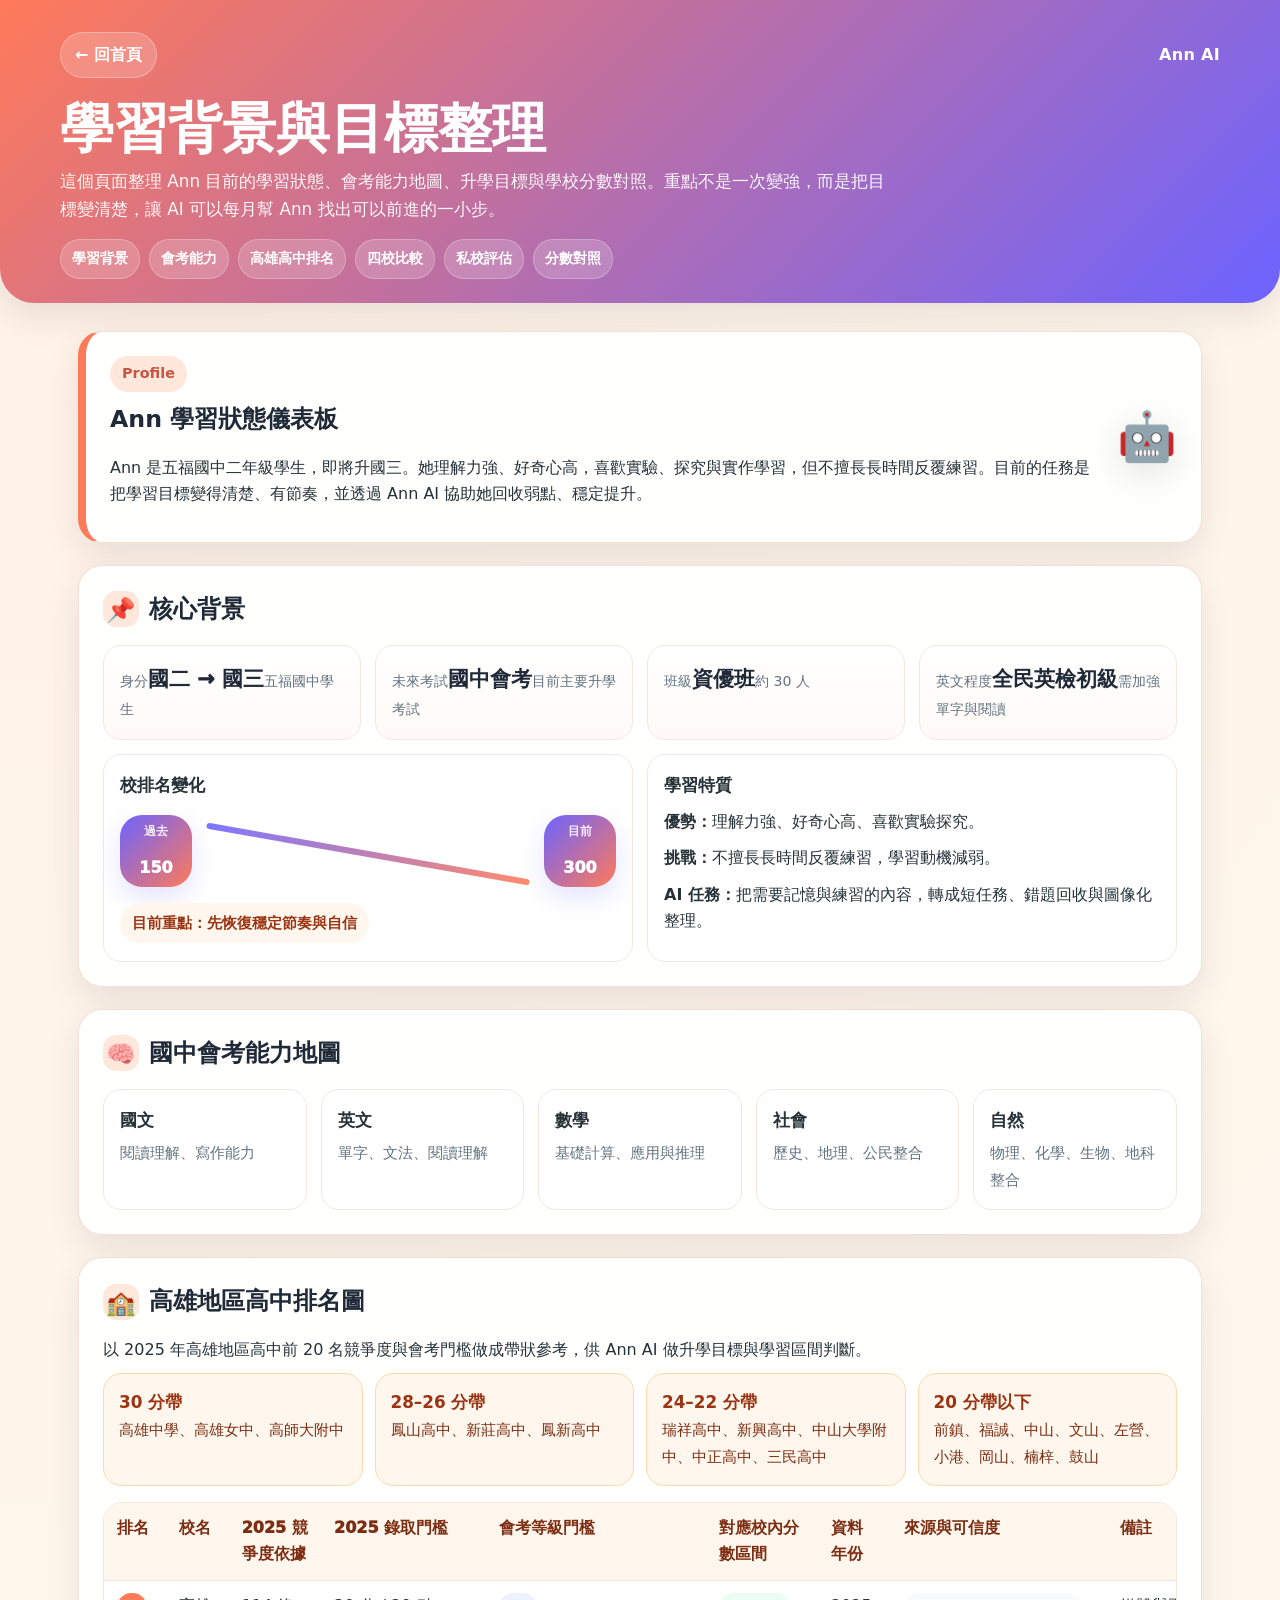
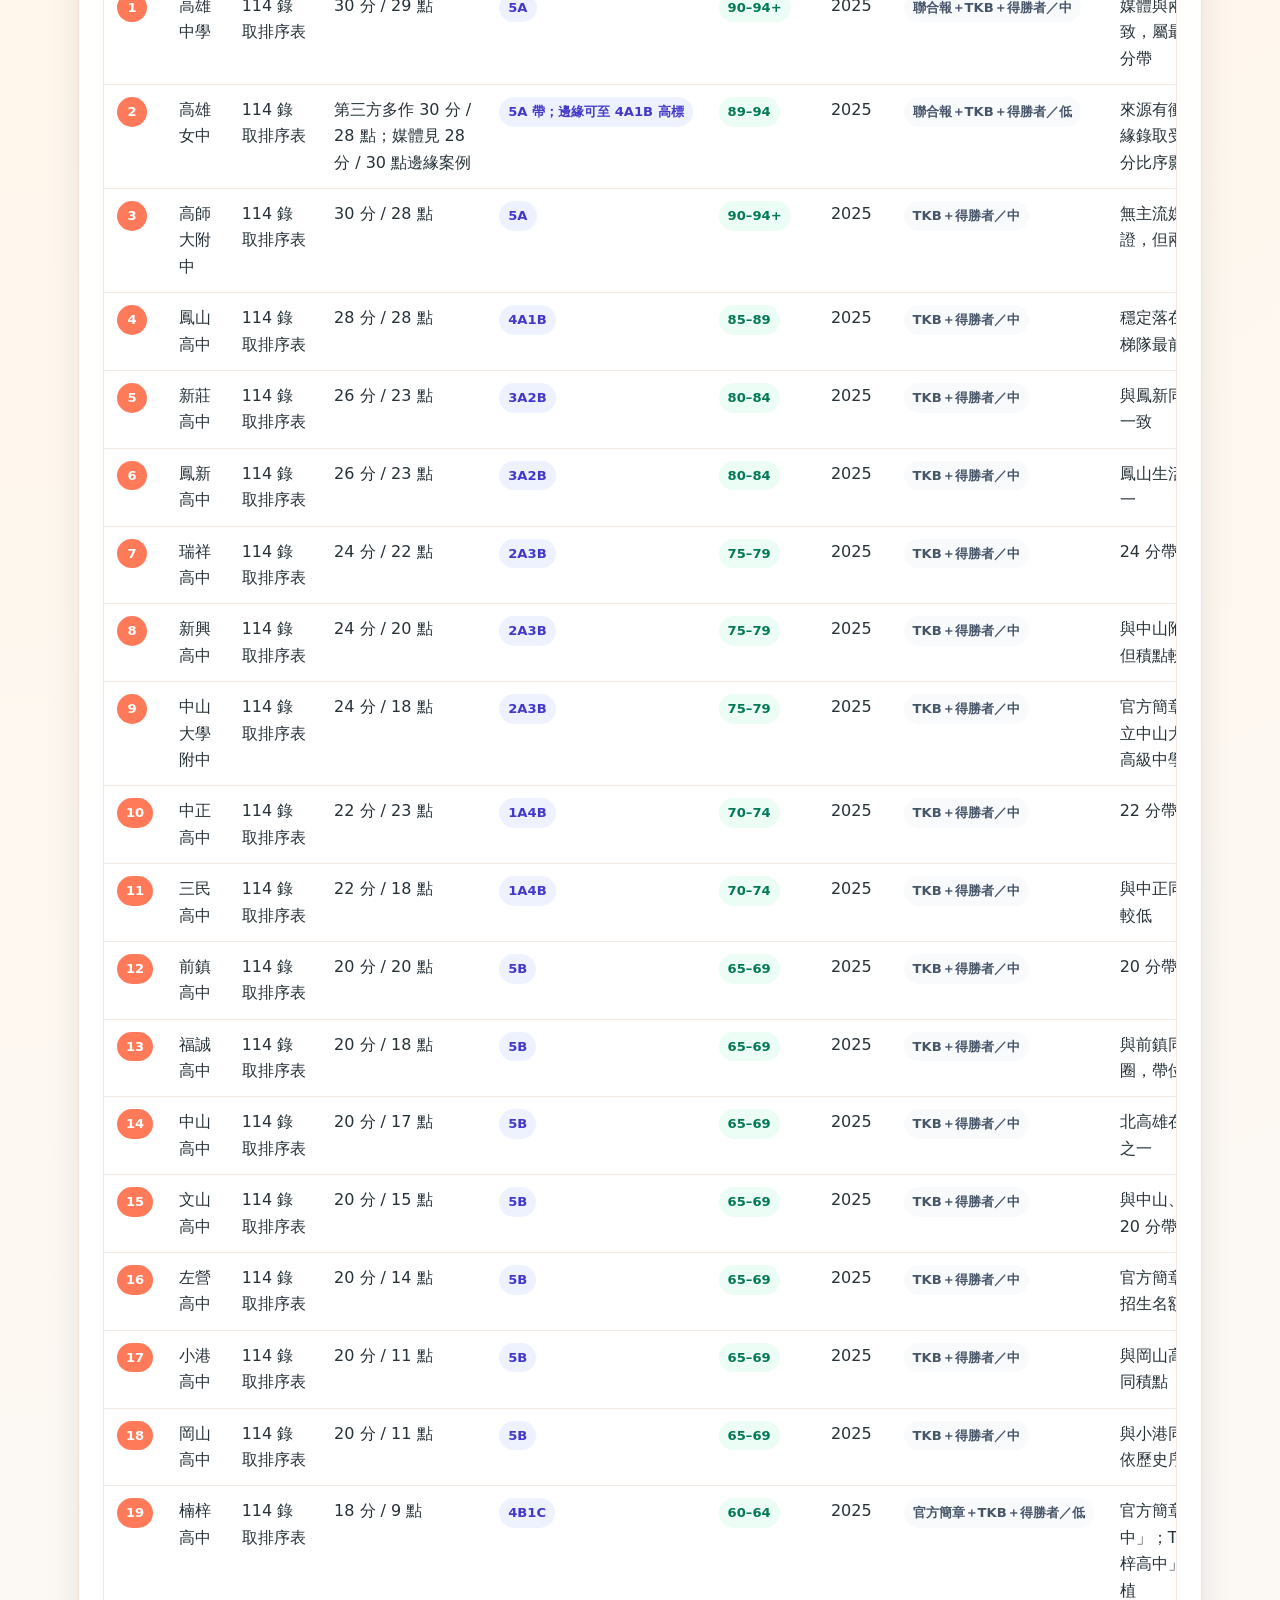
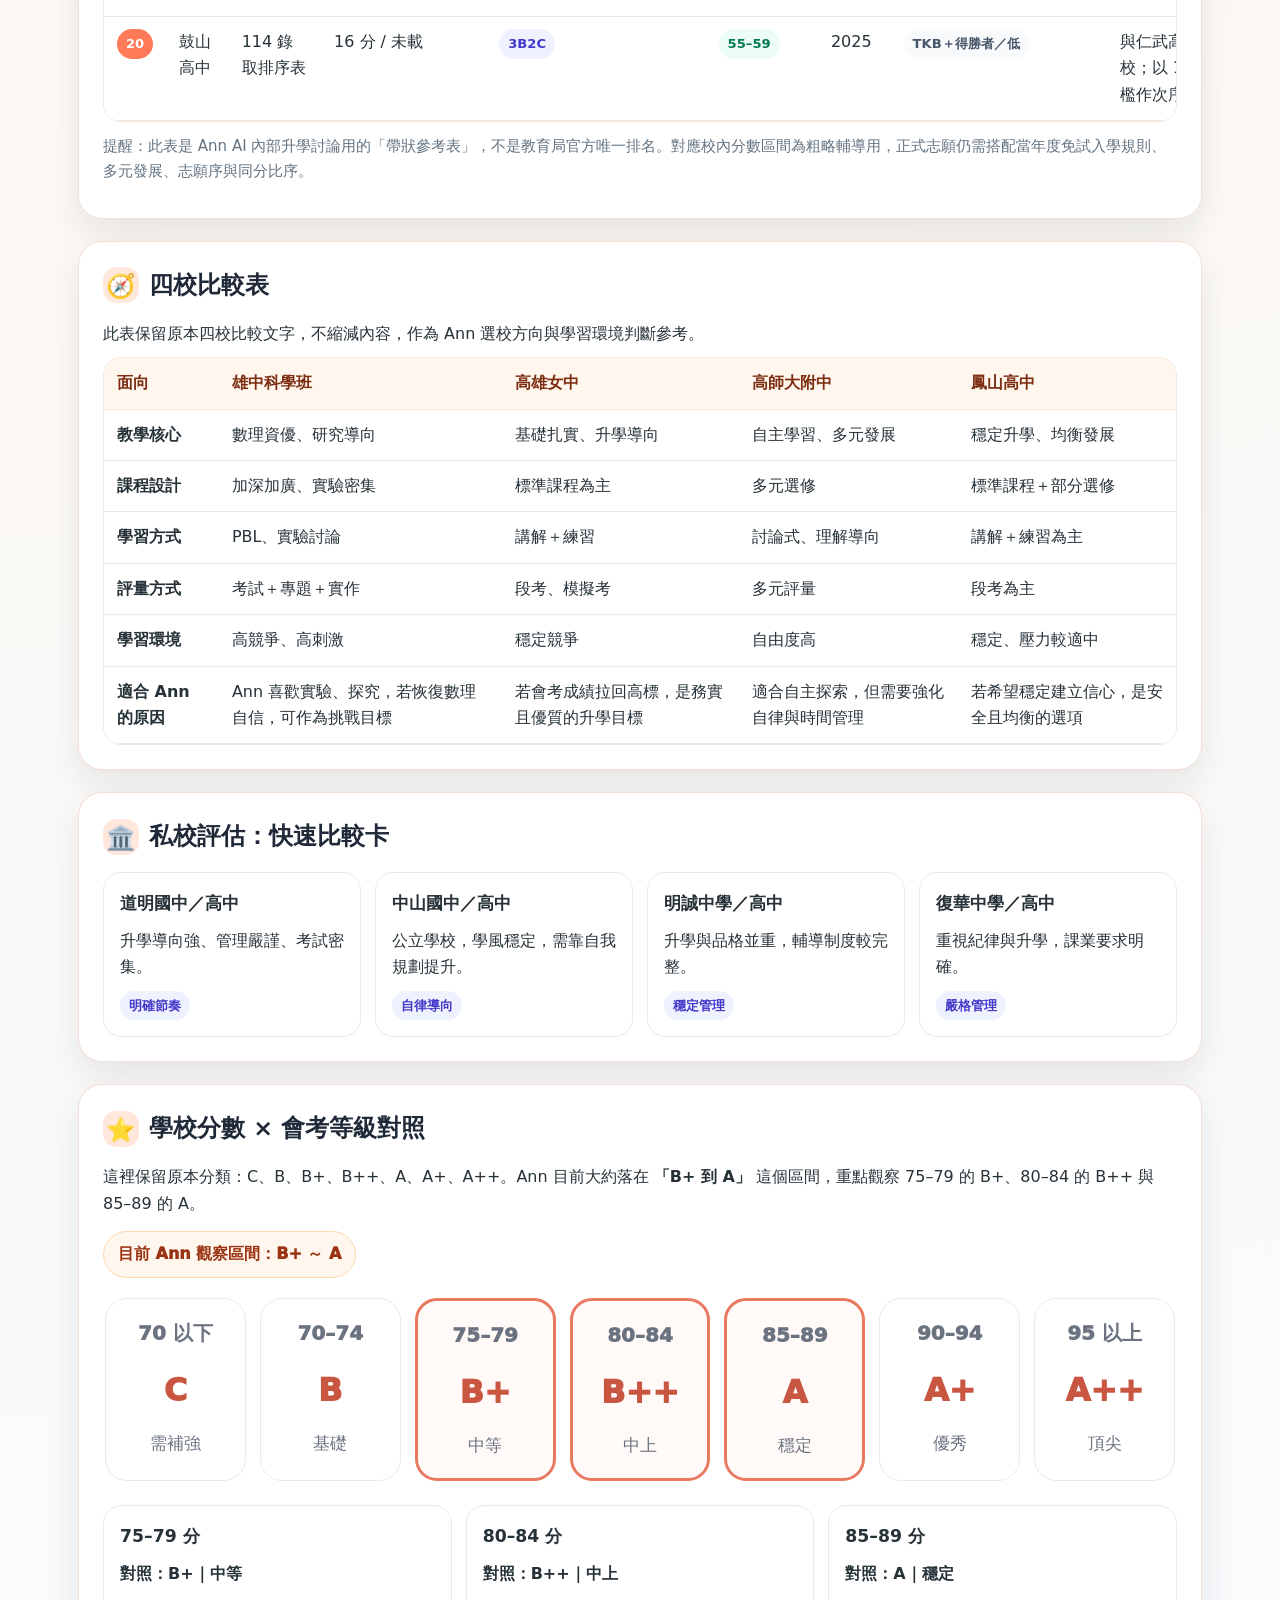
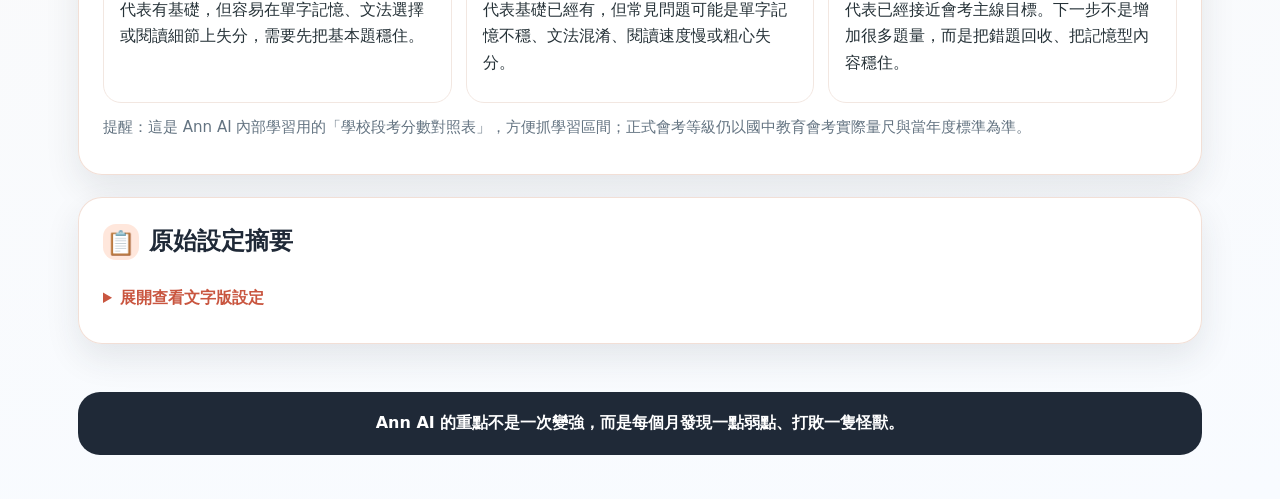
==== commit de46b14f: "Deploy Ann AI background preview" ====
--- a/background.html
+++ b/background.html
@@ -5,669 +5,174 @@
   <meta name="viewport" content="width=device-width, initial-scale=1" />
   <title>Ann AI｜學習背景與目標整理</title>
   <style>
-    :root {
-      --bg: #f6f7fb;
-      --card: #ffffff;
-      --ink: #1f2937;
-      --muted: #6b7280;
-      --line: #e5e7eb;
-      --blue: #2f80ed;
-      --purple: #7c3aed;
-      --pink: #ec4899;
-      --orange: #f59e0b;
-      --green: #10b981;
-      --red: #ef4444;
-      --shadow: 0 18px 45px rgba(17, 24, 39, .08);
-      --radius: 24px;
-    }
-
-    * { box-sizing: border-box; }
-    html { scroll-behavior: smooth; }
-    body {
-      margin: 0;
-      font-family: -apple-system, BlinkMacSystemFont, "Segoe UI", "Noto Sans TC", "Microsoft JhengHei", sans-serif;
-      color: var(--ink);
-      background:
-        radial-gradient(circle at top left, rgba(47,128,237,.16), transparent 30%),
-        radial-gradient(circle at top right, rgba(236,72,153,.12), transparent 34%),
-        var(--bg);
-      line-height: 1.65;
-    }
-
-    a { color: inherit; }
-
-    .page {
-      width: min(1180px, calc(100% - 32px));
-      margin: 0 auto;
-      padding: 28px 0 64px;
-    }
-
-    .topbar {
-      display: flex;
-      justify-content: space-between;
-      align-items: center;
-      gap: 16px;
-      margin-bottom: 22px;
-    }
-
-    .back-link {
-      display: inline-flex;
-      align-items: center;
-      gap: 8px;
-      padding: 10px 14px;
-      border-radius: 999px;
-      text-decoration: none;
-      background: rgba(255,255,255,.78);
-      border: 1px solid rgba(229,231,235,.9);
-      box-shadow: 0 8px 22px rgba(17,24,39,.06);
-      font-weight: 700;
-      color: #334155;
-    }
-
-    .badge {
-      display: inline-flex;
-      align-items: center;
-      gap: 8px;
-      border-radius: 999px;
-      padding: 8px 12px;
-      font-size: 13px;
-      font-weight: 700;
-      background: rgba(124,58,237,.10);
-      color: #5b21b6;
-    }
-
-    header.hero {
-      position: relative;
-      overflow: hidden;
-      padding: 34px;
-      border-radius: 32px;
-      background: linear-gradient(135deg, rgba(255,255,255,.96), rgba(255,255,255,.76));
-      box-shadow: var(--shadow);
-      border: 1px solid rgba(255,255,255,.9);
-    }
-
-    .hero::after {
-      content: "";
-      position: absolute;
-      right: -80px;
-      top: -110px;
-      width: 320px;
-      height: 320px;
-      border-radius: 50%;
-      background: linear-gradient(135deg, rgba(47,128,237,.22), rgba(236,72,153,.18));
-      pointer-events: none;
-    }
-
-    h1 {
-      position: relative;
-      z-index: 1;
-      margin: 0 0 12px;
-      font-size: clamp(32px, 5vw, 54px);
-      line-height: 1.08;
-      letter-spacing: -.04em;
-    }
-
-    .hero p {
-      position: relative;
-      z-index: 1;
-      max-width: 780px;
-      margin: 0;
-      color: var(--muted);
-      font-size: 17px;
-    }
-
-    .quick-nav {
-      display: flex;
-      flex-wrap: wrap;
-      gap: 10px;
-      margin: 20px 0 0;
-      position: relative;
-      z-index: 1;
-    }
-
-    .quick-nav a {
-      text-decoration: none;
-      background: #f8fafc;
-      border: 1px solid var(--line);
-      color: #334155;
-      padding: 8px 12px;
-      border-radius: 999px;
-      font-size: 14px;
-      font-weight: 700;
-    }
-
-    section.card {
-      margin-top: 22px;
-      padding: 26px;
-      border-radius: var(--radius);
-      background: rgba(255,255,255,.94);
-      box-shadow: var(--shadow);
-      border: 1px solid rgba(255,255,255,.82);
-    }
-
-    .section-head {
-      display: flex;
-      align-items: flex-start;
-      justify-content: space-between;
-      gap: 18px;
-      margin-bottom: 18px;
-    }
-
-    h2 {
-      margin: 0;
-      font-size: clamp(23px, 3vw, 32px);
-      letter-spacing: -.02em;
-    }
-
-    h3 { margin: 0 0 12px; }
-    .section-note { margin: 6px 0 0; color: var(--muted); }
-    .mini-label {
-      flex: 0 0 auto;
-      color: #475569;
-      background: #f1f5f9;
-      border: 1px solid #e2e8f0;
-      border-radius: 999px;
-      padding: 7px 10px;
-      font-size: 13px;
-      font-weight: 800;
-    }
-
-    .grid { display: grid; gap: 14px; }
-    .grid.four { grid-template-columns: repeat(4, minmax(0, 1fr)); }
-
-    .stat {
-      padding: 18px;
-      border-radius: 20px;
-      background: #f8fafc;
-      border: 1px solid #e5e7eb;
-    }
-    .stat .k { color: var(--muted); font-size: 14px; font-weight: 700; }
-    .stat .v { margin-top: 6px; font-size: 22px; font-weight: 900; letter-spacing: -.02em; }
-    .stat .s { margin-top: 5px; color: var(--muted); font-size: 14px; }
-
-    .rank-visual {
-      display: grid;
-      grid-template-columns: 1fr 1fr;
-      gap: 16px;
-      align-items: stretch;
-    }
-
-    .rank-card {
-      border-radius: 22px;
-      padding: 18px;
-      background: linear-gradient(180deg, #fff, #f8fafc);
-      border: 1px solid #e5e7eb;
-    }
-
-    .rank-number {
-      font-size: 42px;
-      font-weight: 950;
-      letter-spacing: -.05em;
-      line-height: 1;
-    }
-    .rank-number.good { color: var(--blue); }
-    .rank-number.warn { color: var(--orange); }
-    .rank-caption { margin-top: 8px; color: var(--muted); font-weight: 700; }
-
-    .rank-bar {
-      position: relative;
-      height: 16px;
-      border-radius: 999px;
-      background: #e5e7eb;
-      margin-top: 18px;
-      overflow: hidden;
-    }
-    .rank-bar span {
-      display: block;
-      height: 100%;
-      border-radius: inherit;
-      background: linear-gradient(90deg, var(--blue), var(--purple));
-    }
-    .rank-bar.warn span { background: linear-gradient(90deg, var(--orange), var(--red)); }
-
-    .skill-bars { display: grid; gap: 14px; }
-    .skill-row {
-      display: grid;
-      grid-template-columns: 150px 1fr 52px;
-      gap: 12px;
-      align-items: center;
-    }
-    .skill-name { font-weight: 800; }
-    .bar-track, .score-track, .school-score-track {
-      height: 14px;
-      border-radius: 999px;
-      background: #e5e7eb;
-      overflow: hidden;
-    }
-    .bar-fill {
-      height: 100%;
-      border-radius: inherit;
-      background: linear-gradient(90deg, var(--green), var(--blue));
-    }
-    .bar-fill.mid { background: linear-gradient(90deg, var(--orange), var(--pink)); }
-    .bar-value { color: var(--muted); font-weight: 800; font-size: 13px; text-align: right; }
-
-    .subject-map {
-      display: grid;
-      grid-template-columns: repeat(5, minmax(0, 1fr));
-      gap: 12px;
-    }
-    .subject {
-      position: relative;
-      min-height: 140px;
-      padding: 18px;
-      border-radius: 22px;
-      border: 1px solid #e5e7eb;
-      background: linear-gradient(180deg, #fff, #f8fafc);
-      overflow: hidden;
-    }
-    .subject::after {
-      content: "";
-      position: absolute;
-      right: -26px;
-      bottom: -26px;
-      width: 86px;
-      height: 86px;
-      border-radius: 50%;
-      background: rgba(47,128,237,.10);
-    }
-    .subject h3 { margin: 0 0 8px; font-size: 20px; }
-    .subject p { margin: 0; color: var(--muted); font-size: 14px; }
-
-    .private-grid, .school-grid {
-      display: grid;
-      grid-template-columns: repeat(4, minmax(0, 1fr));
-      gap: 14px;
-    }
-    .private-card, .school-card {
-      padding: 18px;
-      border-radius: 22px;
-      border: 1px solid #e5e7eb;
-      background: #fff;
-    }
-    .private-card h3 { margin: 0 0 8px; }
-    .private-card ul { margin: 12px 0 0; padding-left: 20px; color: var(--muted); }
-    .commute {
-      margin-top: 14px;
-      padding: 12px;
-      border-radius: 16px;
-      background: #f8fafc;
-      font-weight: 900;
-    }
-
-    .school-card {
-      position: relative;
-      min-height: 260px;
-      background: #f8fafc;
-    }
-    .school-rank {
-      position: absolute;
-      right: 16px;
-      top: 14px;
-      width: 38px;
-      height: 38px;
-      border-radius: 14px;
-      display: grid;
-      place-items: center;
-      color: white;
-      font-weight: 950;
-      background: linear-gradient(135deg, var(--blue), var(--purple));
-    }
-    .school-card h3 { margin: 0 44px 10px 0; font-size: 21px; }
-    .school-card .tagline { color: var(--muted); font-weight: 700; min-height: 46px; }
-    .chips { display: flex; flex-wrap: wrap; gap: 8px; margin-top: 14px; }
-    .chip {
-      padding: 6px 9px;
-      border-radius: 999px;
-      background: white;
-      border: 1px solid #e5e7eb;
-      font-size: 12px;
-      font-weight: 800;
-      color: #475569;
-    }
-    .threshold {
-      margin-top: 14px;
-      padding-top: 14px;
-      border-top: 1px dashed #d1d5db;
-      color: #334155;
-      font-weight: 900;
-    }
-
-    .score-two-col {
-      display: grid;
-      grid-template-columns: minmax(0, 1fr) minmax(0, 1fr);
-      gap: 18px;
-      align-items: start;
-    }
-    .score-panel {
-      padding: 18px;
-      border-radius: 22px;
-      background: #f8fafc;
-      border: 1px solid #e5e7eb;
-      min-width: 0;
-    }
-    .school-score-chart, .score-ladder { display: grid; gap: 10px; }
-    .school-score-row, .score-row {
-      display: grid;
-      gap: 12px;
-      align-items: center;
-      padding: 12px;
-      border-radius: 18px;
-      background: #ffffff;
-      border: 1px solid #e5e7eb;
-    }
-    .school-score-row { grid-template-columns: 96px 78px 1fr 82px; }
-    .score-row { grid-template-columns: 78px 72px 1fr 70px; }
-    .score-band, .grade { font-weight: 950; color: #111827; }
-    .grade { font-size: 18px; }
-    .points { color: var(--muted); font-weight: 800; }
-    .score-level {
-      display: inline-flex;
-      justify-content: center;
-      align-items: center;
-      min-width: 58px;
-      border-radius: 999px;
-      padding: 5px 10px;
-      font-size: 14px;
-      font-weight: 950;
-      color: #fff;
-      background: linear-gradient(135deg, var(--blue), var(--purple));
-    }
-    .score-level.low { background: linear-gradient(135deg, #94a3b8, #64748b); }
-    .score-level.mid { background: linear-gradient(135deg, var(--orange), var(--pink)); }
-    .school-score-fill {
-      height: 100%;
-      border-radius: inherit;
-      background: linear-gradient(90deg, var(--orange), var(--blue));
-    }
-    .score-fill {
-      height: 100%;
-      border-radius: inherit;
-      background: linear-gradient(90deg, var(--green), var(--blue), var(--purple));
-    }
-    .score-range, .score-desc { text-align: right; font-weight: 800; color: #475569; }
-
-    .combo-section { margin-top: 22px; }
-    .combo-chart { display: grid; gap: 12px; }
-    .combo-row {
-      display: grid;
-      grid-template-columns: 95px 1fr 62px;
-      gap: 12px;
-      align-items: center;
-    }
-    .combo-row strong { font-size: 17px; }
-    .combo-track {
-      height: 26px;
-      border-radius: 999px;
-      background: #e5e7eb;
-      overflow: hidden;
-    }
-    .combo-fill {
-      display: flex;
-      align-items: center;
-      justify-content: flex-end;
-      padding-right: 10px;
-      height: 100%;
-      color: white;
-      font-size: 13px;
-      font-weight: 900;
-      border-radius: inherit;
-      background: linear-gradient(90deg, var(--blue), var(--purple));
-    }
-    .combo-score { text-align: right; font-weight: 900; }
-
-    .strategy-map {
-      display: grid;
-      grid-template-columns: repeat(6, minmax(0, 1fr));
-      gap: 10px;
-    }
-    .strategy {
-      padding: 16px;
-      border-radius: 20px;
-      background: #f8fafc;
-      border: 1px solid #e5e7eb;
-      min-height: 150px;
-    }
-    .strategy .icon { font-size: 26px; }
-    .strategy h3 { margin: 8px 0 6px; font-size: 17px; }
-    .strategy p { margin: 0; color: var(--muted); font-size: 14px; }
-
-    .footer-note {
-      margin-top: 24px;
-      padding: 18px;
-      border-radius: 22px;
-      background: #111827;
-      color: #fff;
-      text-align: center;
-      font-weight: 800;
-    }
-
-    .source-note { margin-top: 14px; color: var(--muted); font-size: 13px; }
-
-    @media (max-width: 980px) {
-      .grid.four, .rank-visual, .school-grid, .private-grid,
-      .subject-map, .strategy-map, .score-two-col {
-        grid-template-columns: 1fr 1fr;
-      }
-      .school-score-row, .score-row { grid-template-columns: 1fr; }
-      .score-range, .score-desc { text-align: left; }
-    }
-
-    @media (max-width: 640px) {
-      .page { width: min(100% - 22px, 1180px); padding-top: 16px; }
-      header.hero { padding: 24px; border-radius: 26px; }
-      section.card { padding: 18px; }
-      .topbar { align-items: flex-start; flex-direction: column; }
-      .grid.four, .rank-visual, .school-grid, .private-grid,
-      .subject-map, .strategy-map, .score-two-col {
-        grid-template-columns: 1fr;
-      }
-      .skill-row, .combo-row { grid-template-columns: 1fr; }
-      .bar-value, .combo-score { text-align: left; }
-    }
+    :root{--bg:#fff7ed;--card:#fff;--text:#263238;--muted:#637381;--primary:#ff7a59;--primary-dark:#c95640;--accent:#6c63ff;--line:#f0d8cd;--soft:#ffe7dc;--shadow:0 14px 34px rgba(38,50,56,.10);--radius:24px}*{box-sizing:border-box}body{margin:0;font-family:system-ui,-apple-system,BlinkMacSystemFont,"Segoe UI","Noto Sans TC","Microsoft JhengHei",sans-serif;background:radial-gradient(circle at top left,#fff1e6 0,#fff7ed 34%,#f8fbff 100%);color:var(--text);line-height:1.65}header{padding:32px 18px 24px;background:linear-gradient(135deg,#ff7a59,#6c63ff);color:white;border-bottom-left-radius:34px;border-bottom-right-radius:34px;box-shadow:var(--shadow)}.wrap,main{max-width:1160px;margin:0 auto}.topbar{display:flex;justify-content:space-between;gap:12px;align-items:center;flex-wrap:wrap}.back{display:inline-flex;align-items:center;gap:8px;padding:9px 14px;border-radius:999px;background:rgba(255,255,255,.18);color:#fff;text-decoration:none;font-weight:800;border:1px solid rgba(255,255,255,.28)}.brand{font-weight:900;letter-spacing:.02em}h1{margin:20px 0 8px;font-size:clamp(2rem,5vw,3.35rem);line-height:1.15}.subtitle{max-width:840px;margin:0;font-size:1.05rem;opacity:.95}main{margin-top:28px;margin-bottom:48px;padding:0 18px}.hero-card,section{background:rgba(255,255,255,.94);border:1px solid rgba(240,216,205,.82);border-radius:var(--radius);box-shadow:var(--shadow);padding:24px;margin-bottom:22px}.hero-card{display:grid;grid-template-columns:1fr auto;gap:18px;align-items:center;border-left:8px solid var(--primary)}.badge{display:inline-block;padding:6px 12px;background:var(--soft);color:var(--primary-dark);border-radius:999px;font-weight:900;font-size:.9rem;margin-bottom:8px}h2{margin:0 0 16px;font-size:1.48rem;color:#1f2937;display:flex;gap:10px;align-items:center}h2 .icon{width:36px;height:36px;border-radius:13px;display:inline-grid;place-items:center;background:var(--soft);flex:0 0 auto}h3{margin:0 0 10px;font-size:1.08rem}p{margin:0 0 10px}.note{color:var(--muted);font-size:.94rem;margin-top:12px}.monster{font-size:3rem;filter:drop-shadow(0 8px 18px rgba(0,0,0,.12))}.grid{display:grid;gap:14px}.grid-2{grid-template-columns:repeat(2,minmax(0,1fr))}.grid-3{grid-template-columns:repeat(3,minmax(0,1fr))}.grid-4{grid-template-columns:repeat(4,minmax(0,1fr))}.grid-5{grid-template-columns:repeat(5,minmax(0,1fr))}.mini-card,.metric,.chart-card{background:#fff;border:1px solid #f2e7e1;border-radius:18px;padding:16px;min-height:100%}.metric{background:linear-gradient(180deg,#fff,#fffaf7)}.metric .label{color:var(--muted);font-size:.9rem}.metric .value{font-size:1.3rem;font-weight:950;color:#1f2937}.metric .hint{color:var(--muted);font-size:.88rem}.slope-chart{display:grid;grid-template-columns:auto 1fr auto;align-items:center;gap:12px;margin-top:8px}.rank-dot{width:72px;height:72px;border-radius:22px;display:grid;place-items:center;font-weight:950;color:#fff;background:linear-gradient(135deg,var(--accent),var(--primary));text-align:center;line-height:1.15;box-shadow:0 10px 24px rgba(108,99,255,.18)}.rank-dot small{display:block;font-size:.72rem;font-weight:700;opacity:.9}.slope-line{height:84px;position:relative}.slope-line:before{content:"";position:absolute;left:0;right:0;top:50%;height:6px;border-radius:999px;background:linear-gradient(90deg,var(--accent),var(--primary));transform:rotate(10deg);opacity:.88}.alert-pill{display:inline-flex;align-items:center;gap:8px;padding:8px 12px;border-radius:999px;background:#fff7ed;color:#9a3412;font-weight:800;font-size:.92rem;margin-top:10px}.subject-card{border-radius:18px;padding:16px;background:#fff;border:1px solid #f2e7e1}.subject-card strong{display:block;font-size:1.08rem;margin-bottom:6px}.subject-card span{color:var(--muted);font-size:.94rem}.summary-bands{display:grid;grid-template-columns:repeat(4,minmax(0,1fr));gap:12px;margin-bottom:16px}.band-card{background:#fff7ed;border:1px solid #fed7aa;border-radius:18px;padding:15px}.band-card strong{display:block;font-size:1.05rem;color:#9a3412}.band-card span{color:#7c2d12;font-size:.92rem}.table-wrap{overflow-x:auto;border:1px solid #f2e7e1;border-radius:18px;background:#fff}.rank-table,.comparison-table{width:100%;border-collapse:collapse;min-width:1180px}.comparison-table{min-width:980px}th,td{padding:12px 13px;border-bottom:1px solid #f2e7e1;text-align:left;vertical-align:top}th{position:sticky;top:0;background:#fff7ed;color:#7c2d12;font-weight:950;z-index:1}td:first-child,th:first-child{font-weight:900}.rank-badge,.exam-chip,.score-chip,.cred,.tag{display:inline-flex;align-items:center;justify-content:center;border-radius:999px;padding:4px 9px;font-weight:900;font-size:.82rem;white-space:nowrap}.rank-badge{background:#ff7a59;color:white;min-width:30px}.exam-chip{background:#eef2ff;color:#4338ca}.score-chip{background:#ecfdf5;color:#047857}.cred{background:#f8fafc;color:#475569}.tag{background:#eef2ff;color:#4338ca}.score-scale{display:grid;grid-template-columns:repeat(7,minmax(118px,1fr));gap:14px;overflow-x:auto;padding:4px 2px 10px}.score-band{min-width:118px;background:#fff;border:1px solid #f2e7e1;border-radius:22px;padding:18px 12px;text-align:center}.score-band.focus{border:3px solid #e9795f;background:#fffaf7}.score-band .range{font-weight:950;color:#6b7280;font-size:1.25rem}.score-band .level{font-weight:950;color:#c95640;font-size:2rem;margin:14px 0}.score-band .meaning{color:#6b7280;font-size:1.05rem}.current-range-note{display:inline-flex;align-items:center;gap:8px;margin:4px 0 16px;padding:9px 14px;border-radius:999px;background:#fff7ed;border:1px solid #fed7aa;color:#9a3412;font-weight:950}.compare-note.three{display:grid;grid-template-columns:repeat(3,minmax(0,1fr));gap:14px;margin-top:14px}details summary{cursor:pointer;font-weight:900;color:var(--primary-dark);padding:8px 0}footer{max-width:1160px;margin:0 auto 44px;padding:0 18px}.footer-card{padding:18px 22px;border-radius:22px;background:#1f2937;color:white;text-align:center;font-weight:900}.top-nav{display:flex;flex-wrap:wrap;gap:9px;margin-top:16px}.top-nav a{padding:7px 11px;border-radius:999px;text-decoration:none;color:white;background:rgba(255,255,255,.18);border:1px solid rgba(255,255,255,.24);font-weight:800;font-size:.9rem}@media(max-width:980px){.grid-2,.grid-3,.grid-4,.grid-5,.summary-bands,.compare-note.three{grid-template-columns:1fr 1fr}.hero-card{grid-template-columns:1fr}.score-scale{grid-template-columns:repeat(4,minmax(118px,1fr))}}@media(max-width:640px){header{padding-top:22px}.grid-2,.grid-3,.grid-4,.grid-5,.summary-bands,.compare-note.three{grid-template-columns:1fr}section,.hero-card{padding:18px}.slope-chart{grid-template-columns:1fr}.slope-line{display:none}.score-scale{grid-template-columns:repeat(2,minmax(118px,1fr))}}
   </style>
 </head>
 <body>
-  <div class="page">
-    <div class="topbar">
-      <a class="back-link" href="index.html">← 回首頁</a>
-      <span class="badge">Ann AI 專案設定頁</span>
+  <header>
+    <div class="wrap">
+      <div class="topbar">
+        <a class="back" href="index.html">← 回首頁</a>
+        <div class="brand">Ann AI</div>
+      </div>
+      <h1>學習背景與目標整理</h1>
+      <p class="subtitle">這個頁面整理 Ann 目前的學習狀態、會考能力地圖、升學目標與學校分數對照。重點不是一次變強，而是把目標變清楚，讓 AI 可以每月幫 Ann 找出可以前進的一小步。</p>
+      <nav class="top-nav" aria-label="頁面導覽">
+        <a href="#profile">學習背景</a><a href="#exam">會考能力</a><a href="#rankings">高雄高中排名</a><a href="#comparison">四校比較</a><a href="#private">私校評估</a><a href="#scores">分數對照</a>
+      </nav>
+    </div>
+  </header>
+
+  <main>
+    <div class="hero-card" id="profile">
+      <div>
+        <span class="badge">Profile</span>
+        <h2>Ann 學習狀態儀表板</h2>
+        <p>Ann 是五福國中二年級學生，即將升國三。她理解力強、好奇心高，喜歡實驗、探究與實作學習，但不擅長長時間反覆練習。目前的任務是把學習目標變得清楚、有節奏，並透過 Ann AI 協助她回收弱點、穩定提升。</p>
+      </div>
+      <div class="monster">🤖</div>
     </div>
 
-    <header class="hero">
-      <h1>Ann AI｜學習背景與目標整理</h1>
-      <p>這個頁面是 Ann AI 的學習背景設定，用來幫助 AI、媽媽與 Ann 理解目前的學習狀態、升學目標與系統設計方向。重點不是一次變強，而是把學習變得比較清楚、比較好記、比較能持續。</p>
-      <nav class="quick-nav" aria-label="頁面導覽">
-        <a href="#profile">學習背景</a>
-        <a href="#exam">會考能力地圖</a>
-        <a href="#private">私校評估</a>
-        <a href="#schools">高中目標</a>
-        <a href="#scores">分數對照</a>
-        <a href="#strategy">短期策略</a>
-      </nav>
-    </header>
-
-    <section class="card" id="profile">
-      <div class="section-head">
-        <div>
-          <h2>學習狀態儀表板</h2>
-          <p class="section-note">用少量指標快速理解 Ann 目前狀態。</p>
+    <section>
+      <h2><span class="icon">📌</span>核心背景</h2>
+      <div class="grid grid-4">
+        <div class="metric"><span class="label">身分</span><span class="value">國二 → 國三</span><span class="hint">五福國中學生</span></div>
+        <div class="metric"><span class="label">未來考試</span><span class="value">國中會考</span><span class="hint">目前主要升學考試</span></div>
+        <div class="metric"><span class="label">班級</span><span class="value">資優班</span><span class="hint">約 30 人</span></div>
+        <div class="metric"><span class="label">英文程度</span><span class="value">全民英檢初級</span><span class="hint">需加強單字與閱讀</span></div>
+      </div>
+      <div class="grid grid-2" style="margin-top:14px">
+        <div class="chart-card">
+          <h3>校排名變化</h3>
+          <div class="slope-chart">
+            <div class="rank-dot"><small>過去</small>150</div><div class="slope-line"></div><div class="rank-dot"><small>目前</small>300</div>
+          </div>
+          <div class="alert-pill">目前重點：先恢復穩定節奏與自信</div>
         </div>
-        <span class="mini-label">Profile</span>
-      </div>
-
-      <div class="grid four">
-        <div class="stat"><div class="k">身分</div><div class="v">國二 → 國三</div><div class="s">五福國中學生</div></div>
-        <div class="stat"><div class="k">主要考試</div><div class="v">國中會考</div><div class="s">目前主要升學考試</div></div>
-        <div class="stat"><div class="k">班級</div><div class="v">資優班</div><div class="s">約 30 人</div></div>
-        <div class="stat"><div class="k">英文程度</div><div class="v">GEPT 初級</div><div class="s">先強化單字與閱讀</div></div>
-      </div>
-
-      <div style="height: 16px"></div>
-      <div class="rank-visual">
-        <div class="rank-card">
-          <div class="rank-number good">150</div>
-          <div class="rank-caption">過去校排名約 150 名</div>
-          <div class="rank-bar"><span style="width: 66%"></span></div>
-        </div>
-        <div class="rank-card">
-          <div class="rank-number warn">300</div>
-          <div class="rank-caption">目前校排名約 300 名</div>
-          <div class="rank-bar warn"><span style="width: 36%"></span></div>
-        </div>
-      </div>
-
-      <div style="height: 20px"></div>
-      <div class="skill-bars" aria-label="學習特質視覺化">
-        <div class="skill-row"><div class="skill-name">理解力</div><div class="bar-track"><div class="bar-fill" style="width: 88%"></div></div><div class="bar-value">高</div></div>
-        <div class="skill-row"><div class="skill-name">好奇心</div><div class="bar-track"><div class="bar-fill" style="width: 90%"></div></div><div class="bar-value">高</div></div>
-        <div class="skill-row"><div class="skill-name">實作興趣</div><div class="bar-track"><div class="bar-fill" style="width: 84%"></div></div><div class="bar-value">高</div></div>
-        <div class="skill-row"><div class="skill-name">反覆練習耐受度</div><div class="bar-track"><div class="bar-fill mid" style="width: 38%"></div></div><div class="bar-value">低</div></div>
-        <div class="skill-row"><div class="skill-name">目前學習動機</div><div class="bar-track"><div class="bar-fill mid" style="width: 42%"></div></div><div class="bar-value">下降</div></div>
-      </div>
-    </section>
-
-    <section class="card" id="exam">
-      <div class="section-head">
-        <div>
-          <h2>國中會考能力地圖</h2>
-          <p class="section-note">把五科轉成能力地圖，方便 AI 後續產生任務。</p>
-        </div>
-        <span class="mini-label">Exam Map</span>
-      </div>
-      <div class="subject-map">
-        <div class="subject"><h3>國文</h3><p>閱讀理解、寫作能力</p></div>
-        <div class="subject"><h3>英文</h3><p>單字、文法、閱讀理解</p></div>
-        <div class="subject"><h3>數學</h3><p>基礎計算、應用與推理</p></div>
-        <div class="subject"><h3>社會</h3><p>歷史、地理、公民整合</p></div>
-        <div class="subject"><h3>自然</h3><p>物理、化學、生物、地科整合</p></div>
-      </div>
-    </section>
-
-    <section class="card" id="private">
-      <div class="section-head">
-        <div>
-          <h2>私校評估卡</h2>
-          <p class="section-note">先用「管理節奏、升學導向、通勤」三個角度保留比較。</p>
-        </div>
-        <span class="mini-label">Private Schools</span>
-      </div>
-      <div class="private-grid">
-        <article class="private-card"><h3>道明國中／高中</h3><ul><li>私立，升學導向強</li><li>管理嚴謹、進度快</li><li>適合需要明確節奏者</li></ul><div class="commute">通勤約 30～40 分鐘</div></article>
-        <article class="private-card"><h3>中山國中／高中</h3><ul><li>公立，學風穩定</li><li>節奏較平均</li><li>需靠學生自我努力提升</li></ul><div class="commute">通勤約 20～30 分鐘</div></article>
-        <article class="private-card"><h3>明誠中學／高中</h3><ul><li>私立，升學與品格並重</li><li>課程安排完整</li><li>重視基礎與長期培養</li></ul><div class="commute">通勤約 30～40 分鐘</div></article>
-        <article class="private-card"><h3>復華中學／高中</h3><ul><li>私立，重視紀律與升學</li><li>課業要求明確</li><li>適合需要嚴格管理者</li></ul><div class="commute">通勤約 30～45 分鐘</div></article>
-      </div>
-    </section>
-
-    <section class="card" id="schools">
-      <div class="section-head">
-        <div>
-          <h2>高中四校目標圖</h2>
-          <p class="section-note">保留目標排序，但用學習環境來判斷適配性。</p>
-        </div>
-        <span class="mini-label">Target Schools</span>
-      </div>
-      <div class="school-grid">
-        <article class="school-card">
-          <div class="school-rank">1</div>
-          <h3>雄中科學班</h3>
-          <div class="tagline">數理資優、研究導向</div>
-          <div class="chips"><span class="chip">加深加廣</span><span class="chip">實驗密集</span><span class="chip">PBL</span><span class="chip">高刺激</span></div>
-          <div class="threshold">門檻：5A++ 或 5A+ 以上</div>
-        </article>
-        <article class="school-card">
-          <div class="school-rank">2</div>
-          <h3>高雄女中</h3>
-          <div class="tagline">基礎扎實、升學導向</div>
-          <div class="chips"><span class="chip">標準課程</span><span class="chip">講解＋練習</span><span class="chip">段考</span><span class="chip">穩定競爭</span></div>
-          <div class="threshold">門檻：約 5A25～30 點</div>
-        </article>
-        <article class="school-card">
-          <div class="school-rank">3</div>
-          <h3>高師大附中</h3>
-          <div class="tagline">自主學習、多元發展</div>
-          <div class="chips"><span class="chip">多元選修</span><span class="chip">討論式</span><span class="chip">理解導向</span><span class="chip">自由度高</span></div>
-          <div class="threshold">門檻：約 5A28～32 點</div>
-        </article>
-        <article class="school-card">
-          <div class="school-rank">4</div>
-          <h3>鳳山高中</h3>
-          <div class="tagline">穩定升學、均衡發展</div>
-          <div class="chips"><span class="chip">標準課程</span><span class="chip">部分選修</span><span class="chip">講解＋練習</span><span class="chip">壓力較適中</span></div>
-          <div class="threshold">門檻：約 5A20～25 點</div>
-        </article>
-      </div>
-    </section>
-
-    <section class="card" id="scores">
-      <div class="section-head">
-        <div>
-          <h2>會考分數與積分系統</h2>
-          <p class="section-note">保留 C、B、B+、B++、A、A+、A++ 分類，並把校內分數與會考積分並排比較。</p>
-        </div>
-        <span class="mini-label">Score System</span>
-      </div>
-
-      <div class="score-two-col">
-        <div class="score-panel">
-          <h3>會考等級與校內分數對照</h3>
-          <div class="school-score-chart">
-            <div class="school-score-row"><div class="score-band">70 以下</div><div class="score-level low">C</div><div class="school-score-track"><div class="school-score-fill" style="width: 35%"></div></div><div class="score-desc">需補強</div></div>
-            <div class="school-score-row"><div class="score-band">70–74</div><div class="score-level low">B</div><div class="school-score-track"><div class="school-score-fill" style="width: 50%"></div></div><div class="score-desc">基礎</div></div>
-            <div class="school-score-row"><div class="score-band">75–79</div><div class="score-level mid">B+</div><div class="school-score-track"><div class="school-score-fill" style="width: 62%"></div></div><div class="score-desc">中等</div></div>
-            <div class="school-score-row"><div class="score-band">80–84</div><div class="score-level mid">B++</div><div class="school-score-track"><div class="school-score-fill" style="width: 74%"></div></div><div class="score-desc">中上</div></div>
-            <div class="school-score-row"><div class="score-band">85–89</div><div class="score-level">A</div><div class="school-score-track"><div class="school-score-fill" style="width: 84%"></div></div><div class="score-desc">穩定</div></div>
-            <div class="school-score-row"><div class="score-band">90–94</div><div class="score-level">A+</div><div class="school-score-track"><div class="school-score-fill" style="width: 92%"></div></div><div class="score-desc">優秀</div></div>
-            <div class="school-score-row"><div class="score-band">95 以上</div><div class="score-level">A++</div><div class="school-score-track"><div class="school-score-fill" style="width: 100%"></div></div><div class="score-desc">頂尖</div></div>
-          </div>
-          <p class="source-note">提醒：此表是 Ann AI 內部學習規劃用的簡化對照，正式會考等級仍以當年度國中教育會考官方標準為準。</p>
-        </div>
-
-        <div class="score-panel">
-          <h3>會考等級與積分階梯</h3>
-          <div class="score-ladder">
-            <div class="score-row"><div class="grade">A++</div><div class="points">7 分</div><div class="score-track"><div class="score-fill" style="width: 100%"></div></div><div class="score-range">95+</div></div>
-            <div class="score-row"><div class="grade">A+</div><div class="points">6 分</div><div class="score-track"><div class="score-fill" style="width: 88%"></div></div><div class="score-range">90–94</div></div>
-            <div class="score-row"><div class="grade">A</div><div class="points">5 分</div><div class="score-track"><div class="score-fill" style="width: 76%"></div></div><div class="score-range">85–89</div></div>
-            <div class="score-row"><div class="grade">B++</div><div class="points">4 分</div><div class="score-track"><div class="score-fill" style="width: 64%"></div></div><div class="score-range">80–84</div></div>
-            <div class="score-row"><div class="grade">B+</div><div class="points">3 分</div><div class="score-track"><div class="score-fill" style="width: 52%"></div></div><div class="score-range">75–79</div></div>
-            <div class="score-row"><div class="grade">B</div><div class="points">2 分</div><div class="score-track"><div class="score-fill" style="width: 40%"></div></div><div class="score-range">70–74</div></div>
-            <div class="score-row"><div class="grade">C</div><div class="points">1 分</div><div class="score-track"><div class="score-fill" style="width: 25%"></div></div><div class="score-range">70 以下</div></div>
-          </div>
-        </div>
-      </div>
-
-      <div class="combo-section">
-        <h3>常見積分組合</h3>
-        <div class="combo-chart">
-          <div class="combo-row"><strong>5A</strong><div class="combo-track"><div class="combo-fill" style="width: 71%">5×5</div></div><div class="combo-score">25</div></div>
-          <div class="combo-row"><strong>5A+</strong><div class="combo-track"><div class="combo-fill" style="width: 86%">5×6</div></div><div class="combo-score">30</div></div>
-          <div class="combo-row"><strong>5A++</strong><div class="combo-track"><div class="combo-fill" style="width: 100%">5×7</div></div><div class="combo-score">35</div></div>
-          <div class="combo-row"><strong>混合</strong><div class="combo-track"><div class="combo-fill" style="width: 89%">2A++ + 2A+ + 1A</div></div><div class="combo-score">31</div></div>
+        <div class="chart-card">
+          <h3>學習特質</h3>
+          <p><strong>優勢：</strong>理解力強、好奇心高、喜歡實驗探究。</p>
+          <p><strong>挑戰：</strong>不擅長長時間反覆練習，學習動機減弱。</p>
+          <p><strong>AI 任務：</strong>把需要記憶與練習的內容，轉成短任務、錯題回收與圖像化整理。</p>
         </div>
       </div>
     </section>
 
-    <section class="card" id="strategy">
-      <div class="section-head">
-        <div>
-          <h2>Ann 短期學習策略</h2>
-          <p class="section-note">目前策略重點是先恢復節奏與自信，再逐步拉高輸出。</p>
-        </div>
-        <span class="mini-label">Action Map</span>
-      </div>
-      <div class="strategy-map">
-        <div class="strategy"><div class="icon">🎯</div><h3>基本目標</h3><p>五科穩定達 A</p></div>
-        <div class="strategy"><div class="icon">🧮</div><h3>數理</h3><p>強化理解與應用能力</p></div>
-        <div class="strategy"><div class="icon">🔤</div><h3>英文</h3><p>以初級程度為基礎，加強單字與簡單閱讀理解</p></div>
-        <div class="strategy"><div class="icon">📚</div><h3>國文社會</h3><p>維持穩定輸出與閱讀能力</p></div>
-        <div class="strategy"><div class="icon">🧪</div><h3>科學能力</h3><p>增加實驗與探究學習</p></div>
-        <div class="strategy"><div class="icon">🌱</div><h3>心態</h3><p>建立固定學習節奏，逐步提升自信</p></div>
+    <section id="exam">
+      <h2><span class="icon">🧠</span>國中會考能力地圖</h2>
+      <div class="grid grid-5">
+        <div class="subject-card"><strong>國文</strong><span>閱讀理解、寫作能力</span></div>
+        <div class="subject-card"><strong>英文</strong><span>單字、文法、閱讀理解</span></div>
+        <div class="subject-card"><strong>數學</strong><span>基礎計算、應用與推理</span></div>
+        <div class="subject-card"><strong>社會</strong><span>歷史、地理、公民整合</span></div>
+        <div class="subject-card"><strong>自然</strong><span>物理、化學、生物、地科整合</span></div>
       </div>
     </section>
 
-    <div class="footer-note">Ann AI 的重點不是一次變強，而是每個月發現一點弱點、打敗一隻怪獸。</div>
-  </div>
+    <section id="rankings">
+      <h2><span class="icon">🏫</span>高雄地區高中排名圖</h2>
+      <p>以 2025 年高雄地區高中前 20 名競爭度與會考門檻做成帶狀參考，供 Ann AI 做升學目標與學習區間判斷。</p>
+      <div class="summary-bands">
+        <div class="band-card"><strong>30 分帶</strong><span>高雄中學、高雄女中、高師大附中</span></div>
+        <div class="band-card"><strong>28–26 分帶</strong><span>鳳山高中、新莊高中、鳳新高中</span></div>
+        <div class="band-card"><strong>24–22 分帶</strong><span>瑞祥高中、新興高中、中山大學附中、中正高中、三民高中</span></div>
+        <div class="band-card"><strong>20 分帶以下</strong><span>前鎮、福誠、中山、文山、左營、小港、岡山、楠梓、鼓山</span></div>
+      </div>
+      <div class="table-wrap">
+        <table class="rank-table">
+          <thead><tr><th>排名</th><th>校名</th><th>2025 競爭度依據</th><th>2025 錄取門檻</th><th>會考等級門檻</th><th>對應校內分數區間</th><th>資料年份</th><th>來源與可信度</th><th>備註</th></tr></thead>
+          <tbody>
+            <tr><td><span class="rank-badge">1</span></td><td>高雄中學</td><td>114 錄取排序表</td><td>30 分 / 29 點</td><td><span class="exam-chip">5A</span></td><td><span class="score-chip">90–94+</span></td><td>2025</td><td><span class="cred">聯合報＋TKB＋得勝者／中</span></td><td>媒體與兩家整理一致，屬最穩定的 30 分帶</td></tr>
+            <tr><td><span class="rank-badge">2</span></td><td>高雄女中</td><td>114 錄取排序表</td><td>第三方多作 30 分 / 28 點；媒體見 28 分 / 30 點邊緣案例</td><td><span class="exam-chip">5A 帶；邊緣可至 4A1B 高標</span></td><td><span class="score-chip">89–94</span></td><td>2025</td><td><span class="cred">聯合報＋TKB＋得勝者／低</span></td><td>來源有衝突，顯示邊緣錄取受總積分與同分比序影響</td></tr>
+            <tr><td><span class="rank-badge">3</span></td><td>高師大附中</td><td>114 錄取排序表</td><td>30 分 / 28 點</td><td><span class="exam-chip">5A</span></td><td><span class="score-chip">90–94+</span></td><td>2025</td><td><span class="cred">TKB＋得勝者／中</span></td><td>無主流媒體二次佐證，但兩家彙整一致</td></tr>
+            <tr><td><span class="rank-badge">4</span></td><td>鳳山高中</td><td>114 錄取排序表</td><td>28 分 / 28 點</td><td><span class="exam-chip">4A1B</span></td><td><span class="score-chip">85–89</span></td><td>2025</td><td><span class="cred">TKB＋得勝者／中</span></td><td>穩定落在高雄區第二梯隊最前端</td></tr>
+            <tr><td><span class="rank-badge">5</span></td><td>新莊高中</td><td>114 錄取排序表</td><td>26 分 / 23 點</td><td><span class="exam-chip">3A2B</span></td><td><span class="score-chip">80–84</span></td><td>2025</td><td><span class="cred">TKB＋得勝者／中</span></td><td>與鳳新同帶，積點也一致</td></tr>
+            <tr><td><span class="rank-badge">6</span></td><td>鳳新高中</td><td>114 錄取排序表</td><td>26 分 / 23 點</td><td><span class="exam-chip">3A2B</span></td><td><span class="score-chip">80–84</span></td><td>2025</td><td><span class="cred">TKB＋得勝者／中</span></td><td>鳳山生活圈代表校之一</td></tr>
+            <tr><td><span class="rank-badge">7</span></td><td>瑞祥高中</td><td>114 錄取排序表</td><td>24 分 / 22 點</td><td><span class="exam-chip">2A3B</span></td><td><span class="score-chip">75–79</span></td><td>2025</td><td><span class="cred">TKB＋得勝者／中</span></td><td>24 分帶中積點最高</td></tr>
+            <tr><td><span class="rank-badge">8</span></td><td>新興高中</td><td>114 錄取排序表</td><td>24 分 / 20 點</td><td><span class="exam-chip">2A3B</span></td><td><span class="score-chip">75–79</span></td><td>2025</td><td><span class="cred">TKB＋得勝者／中</span></td><td>與中山附中同分帶，但積點較高</td></tr>
+            <tr><td><span class="rank-badge">9</span></td><td>中山大學附中</td><td>114 錄取排序表</td><td>24 分 / 18 點</td><td><span class="exam-chip">2A3B</span></td><td><span class="score-chip">75–79</span></td><td>2025</td><td><span class="cred">TKB＋得勝者／中</span></td><td>官方簡章校名為「國立中山大學附屬國光高級中學」</td></tr>
+            <tr><td><span class="rank-badge">10</span></td><td>中正高中</td><td>114 錄取排序表</td><td>22 分 / 23 點</td><td><span class="exam-chip">1A4B</span></td><td><span class="score-chip">70–74</span></td><td>2025</td><td><span class="cred">TKB＋得勝者／中</span></td><td>22 分帶中積點最高</td></tr>
+            <tr><td><span class="rank-badge">11</span></td><td>三民高中</td><td>114 錄取排序表</td><td>22 分 / 18 點</td><td><span class="exam-chip">1A4B</span></td><td><span class="score-chip">70–74</span></td><td>2025</td><td><span class="cred">TKB＋得勝者／中</span></td><td>與中正同分帶，積點較低</td></tr>
+            <tr><td><span class="rank-badge">12</span></td><td>前鎮高中</td><td>114 錄取排序表</td><td>20 分 / 20 點</td><td><span class="exam-chip">5B</span></td><td><span class="score-chip">65–69</span></td><td>2025</td><td><span class="cred">TKB＋得勝者／中</span></td><td>20 分帶中積點最高</td></tr>
+            <tr><td><span class="rank-badge">13</span></td><td>福誠高中</td><td>114 錄取排序表</td><td>20 分 / 18 點</td><td><span class="exam-chip">5B</span></td><td><span class="score-chip">65–69</span></td><td>2025</td><td><span class="cred">TKB＋得勝者／中</span></td><td>與前鎮同區域生活圈，帶位相近</td></tr>
+            <tr><td><span class="rank-badge">14</span></td><td>中山高中</td><td>114 錄取排序表</td><td>20 分 / 17 點</td><td><span class="exam-chip">5B</span></td><td><span class="score-chip">65–69</span></td><td>2025</td><td><span class="cred">TKB＋得勝者／中</span></td><td>北高雄在地公立高中之一</td></tr>
+            <tr><td><span class="rank-badge">15</span></td><td>文山高中</td><td>114 錄取排序表</td><td>20 分 / 15 點</td><td><span class="exam-chip">5B</span></td><td><span class="score-chip">65–69</span></td><td>2025</td><td><span class="cred">TKB＋得勝者／中</span></td><td>與中山、左營同屬 20 分帶中段</td></tr>
+            <tr><td><span class="rank-badge">16</span></td><td>左營高中</td><td>114 錄取排序表</td><td>20 分 / 14 點</td><td><span class="exam-chip">5B</span></td><td><span class="score-chip">65–69</span></td><td>2025</td><td><span class="cred">TKB＋得勝者／中</span></td><td>官方簡章有列普通科招生名額</td></tr>
+            <tr><td><span class="rank-badge">17</span></td><td>小港高中</td><td>114 錄取排序表</td><td>20 分 / 11 點</td><td><span class="exam-chip">5B</span></td><td><span class="score-chip">65–69</span></td><td>2025</td><td><span class="cred">TKB＋得勝者／中</span></td><td>與岡山高中同積分、同積點</td></tr>
+            <tr><td><span class="rank-badge">18</span></td><td>岡山高中</td><td>114 錄取排序表</td><td>20 分 / 11 點</td><td><span class="exam-chip">5B</span></td><td><span class="score-chip">65–69</span></td><td>2025</td><td><span class="cred">TKB＋得勝者／中</span></td><td>與小港同帶；本報告依歷史序位置後</td></tr>
+            <tr><td><span class="rank-badge">19</span></td><td>楠梓高中</td><td>114 錄取排序表</td><td>18 分 / 9 點</td><td><span class="exam-chip">4B1C</span></td><td><span class="score-chip">60–64</span></td><td>2025</td><td><span class="cred">官方簡章＋TKB＋得勝者／低</span></td><td>官方簡章為「綜合高中」；TKB 寫成「橋梓高中」，應視為誤植</td></tr>
+            <tr><td><span class="rank-badge">20</span></td><td>鼓山高中</td><td>114 錄取排序表</td><td>16 分 / 未載</td><td><span class="exam-chip">3B2C</span></td><td><span class="score-chip">55–59</span></td><td>2025</td><td><span class="cred">TKB＋得勝者／低</span></td><td>與仁武高中同為切線校；以 113 歷史門檻作次序切分</td></tr>
+          </tbody>
+        </table>
+      </div>
+      <p class="note">提醒：此表是 Ann AI 內部升學討論用的「帶狀參考表」，不是教育局官方唯一排名。對應校內分數區間為粗略輔導用，正式志願仍需搭配當年度免試入學規則、多元發展、志願序與同分比序。</p>
+    </section>
+
+    <section id="comparison">
+      <h2><span class="icon">🧭</span>四校比較表</h2>
+      <p>此表保留原本四校比較文字，不縮減內容，作為 Ann 選校方向與學習環境判斷參考。</p>
+      <div class="table-wrap">
+        <table class="comparison-table" aria-label="雄中科學班、高雄女中、高師大附中、鳳山高中四校比較表">
+          <thead><tr><th>面向</th><th>雄中科學班</th><th>高雄女中</th><th>高師大附中</th><th>鳳山高中</th></tr></thead>
+          <tbody>
+            <tr><td>教學核心</td><td>數理資優、研究導向</td><td>基礎扎實、升學導向</td><td>自主學習、多元發展</td><td>穩定升學、均衡發展</td></tr>
+            <tr><td>課程設計</td><td>加深加廣、實驗密集</td><td>標準課程為主</td><td>多元選修</td><td>標準課程＋部分選修</td></tr>
+            <tr><td>學習方式</td><td>PBL、實驗討論</td><td>講解＋練習</td><td>討論式、理解導向</td><td>講解＋練習為主</td></tr>
+            <tr><td>評量方式</td><td>考試＋專題＋實作</td><td>段考、模擬考</td><td>多元評量</td><td>段考為主</td></tr>
+            <tr><td>學習環境</td><td>高競爭、高刺激</td><td>穩定競爭</td><td>自由度高</td><td>穩定、壓力較適中</td></tr>
+            <tr><td>適合 Ann 的原因</td><td>Ann 喜歡實驗、探究，若恢復數理自信，可作為挑戰目標</td><td>若會考成績拉回高標，是務實且優質的升學目標</td><td>適合自主探索，但需要強化自律與時間管理</td><td>若希望穩定建立信心，是安全且均衡的選項</td></tr>
+          </tbody>
+        </table>
+      </div>
+    </section>
+
+    <section id="private">
+      <h2><span class="icon">🏛️</span>私校評估：快速比較卡</h2>
+      <div class="grid grid-4">
+        <div class="mini-card"><h3>道明國中／高中</h3><p>升學導向強、管理嚴謹、考試密集。</p><span class="tag">明確節奏</span></div>
+        <div class="mini-card"><h3>中山國中／高中</h3><p>公立學校，學風穩定，需靠自我規劃提升。</p><span class="tag">自律導向</span></div>
+        <div class="mini-card"><h3>明誠中學／高中</h3><p>升學與品格並重，輔導制度較完整。</p><span class="tag">穩定管理</span></div>
+        <div class="mini-card"><h3>復華中學／高中</h3><p>重視紀律與升學，課業要求明確。</p><span class="tag">嚴格管理</span></div>
+      </div>
+    </section>
+
+    <section id="scores">
+      <h2><span class="icon">⭐</span>學校分數 × 會考等級對照</h2>
+      <p>這裡保留原本分類：C、B、B+、B++、A、A+、A++。Ann 目前大約落在 <strong>「B+ 到 A」</strong> 這個區間，重點觀察 75–79 的 B+、80–84 的 B++ 與 85–89 的 A。</p>
+      <div class="current-range-note">目前 Ann 觀察區間：B+ ～ A</div>
+      <div class="score-scale" aria-label="學校分數與等級分類對照">
+        <div class="score-band"><div class="range">70 以下</div><div class="level">C</div><div class="meaning">需補強</div></div>
+        <div class="score-band"><div class="range">70–74</div><div class="level">B</div><div class="meaning">基礎</div></div>
+        <div class="score-band focus"><div class="range">75–79</div><div class="level">B+</div><div class="meaning">中等</div></div>
+        <div class="score-band focus"><div class="range">80–84</div><div class="level">B++</div><div class="meaning">中上</div></div>
+        <div class="score-band focus"><div class="range">85–89</div><div class="level">A</div><div class="meaning">穩定</div></div>
+        <div class="score-band"><div class="range">90–94</div><div class="level">A+</div><div class="meaning">優秀</div></div>
+        <div class="score-band"><div class="range">95 以上</div><div class="level">A++</div><div class="meaning">頂尖</div></div>
+      </div>
+      <div class="compare-note three">
+        <div class="mini-card"><h3>75–79 分</h3><p><strong>對照：B+｜中等</strong></p><p>代表有基礎，但容易在單字記憶、文法選擇或閱讀細節上失分，需要先把基本題穩住。</p></div>
+        <div class="mini-card"><h3>80–84 分</h3><p><strong>對照：B++｜中上</strong></p><p>代表基礎已經有，但常見問題可能是單字記憶不穩、文法混淆、閱讀速度慢或粗心失分。</p></div>
+        <div class="mini-card"><h3>85–89 分</h3><p><strong>對照：A｜穩定</strong></p><p>代表已經接近會考主線目標。下一步不是增加很多題量，而是把錯題回收、把記憶型內容穩住。</p></div>
+      </div>
+      <p class="note">提醒：這是 Ann AI 內部學習用的「學校段考分數對照表」，方便抓學習區間；正式會考等級仍以國中教育會考實際量尺與當年度標準為準。</p>
+    </section>
+
+    <section>
+      <h2><span class="icon">📋</span>原始設定摘要</h2>
+      <details>
+        <summary>展開查看文字版設定</summary>
+        <div class="table-wrap">
+          <table><thead><tr><th>項目</th><th>內容</th></tr></thead><tbody>
+            <tr><td>補習狀況</td><td>英文、物理、化學、數學（愛因斯坦補習班＋其他英文補習班）</td></tr>
+            <tr><td>動機</td><td>喜歡實驗、探究與實作學習</td></tr>
+            <tr><td>英文程度</td><td>全民英檢初級</td></tr>
+            <tr><td>短期策略</td><td>五科穩定達 A，英文先加強單字與簡單閱讀理解。</td></tr>
+          </tbody></table>
+        </div>
+      </details>
+    </section>
+  </main>
+
+  <footer><div class="footer-card">Ann AI 的重點不是一次變強，而是每個月發現一點弱點、打敗一隻怪獸。</div></footer>
 </body>
-</html>
+</html>
